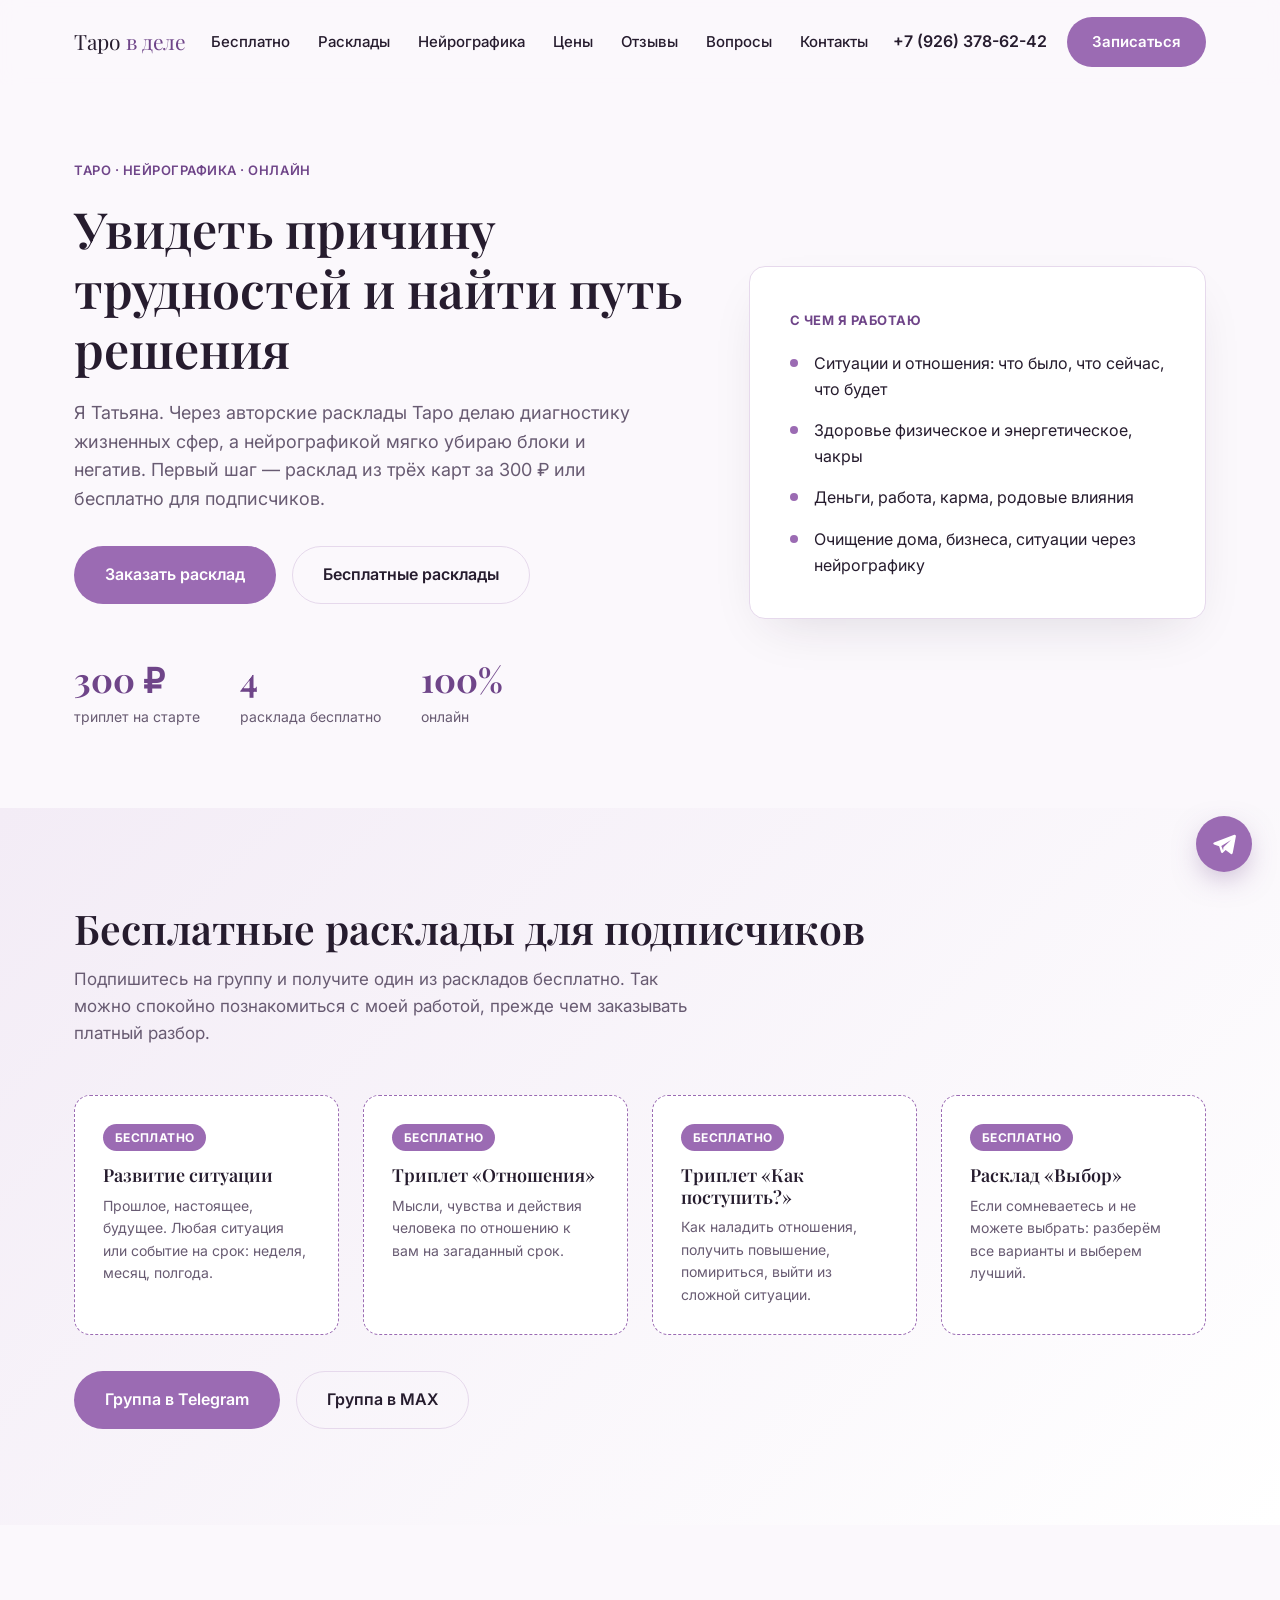
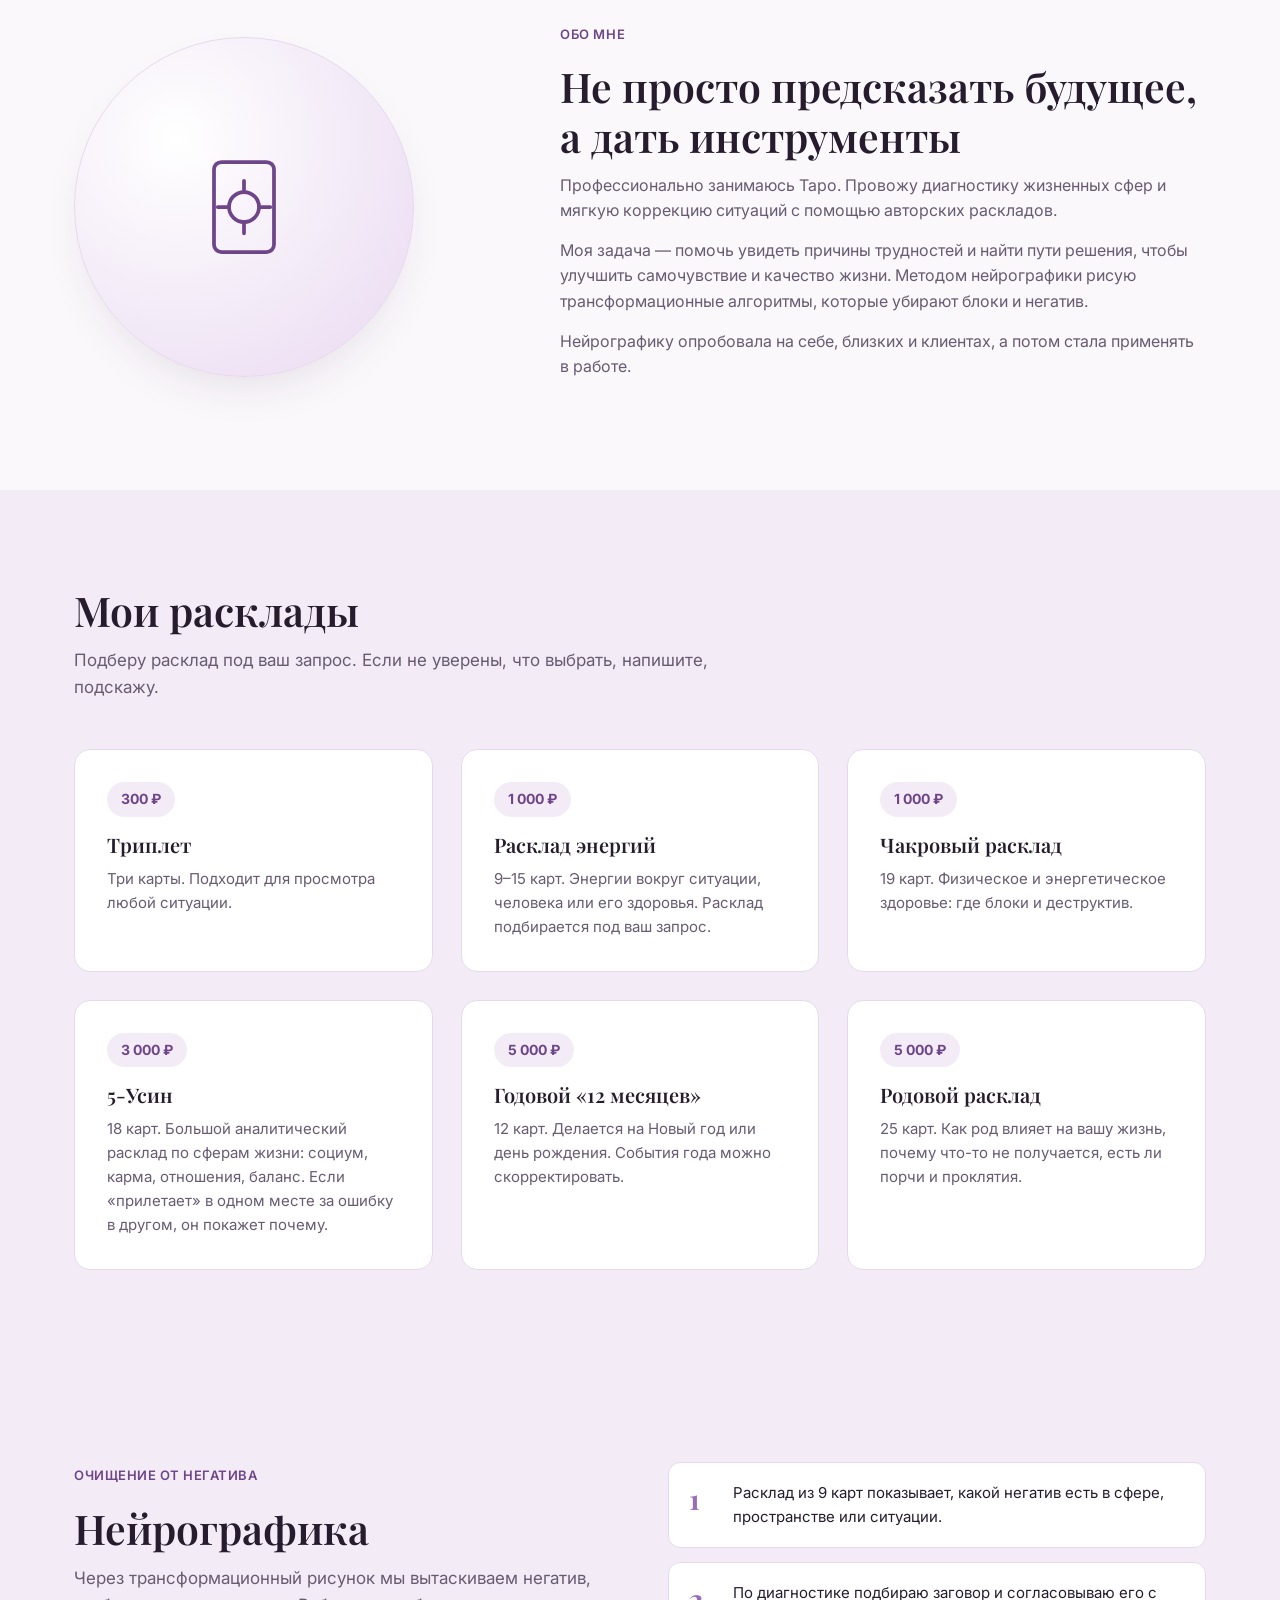
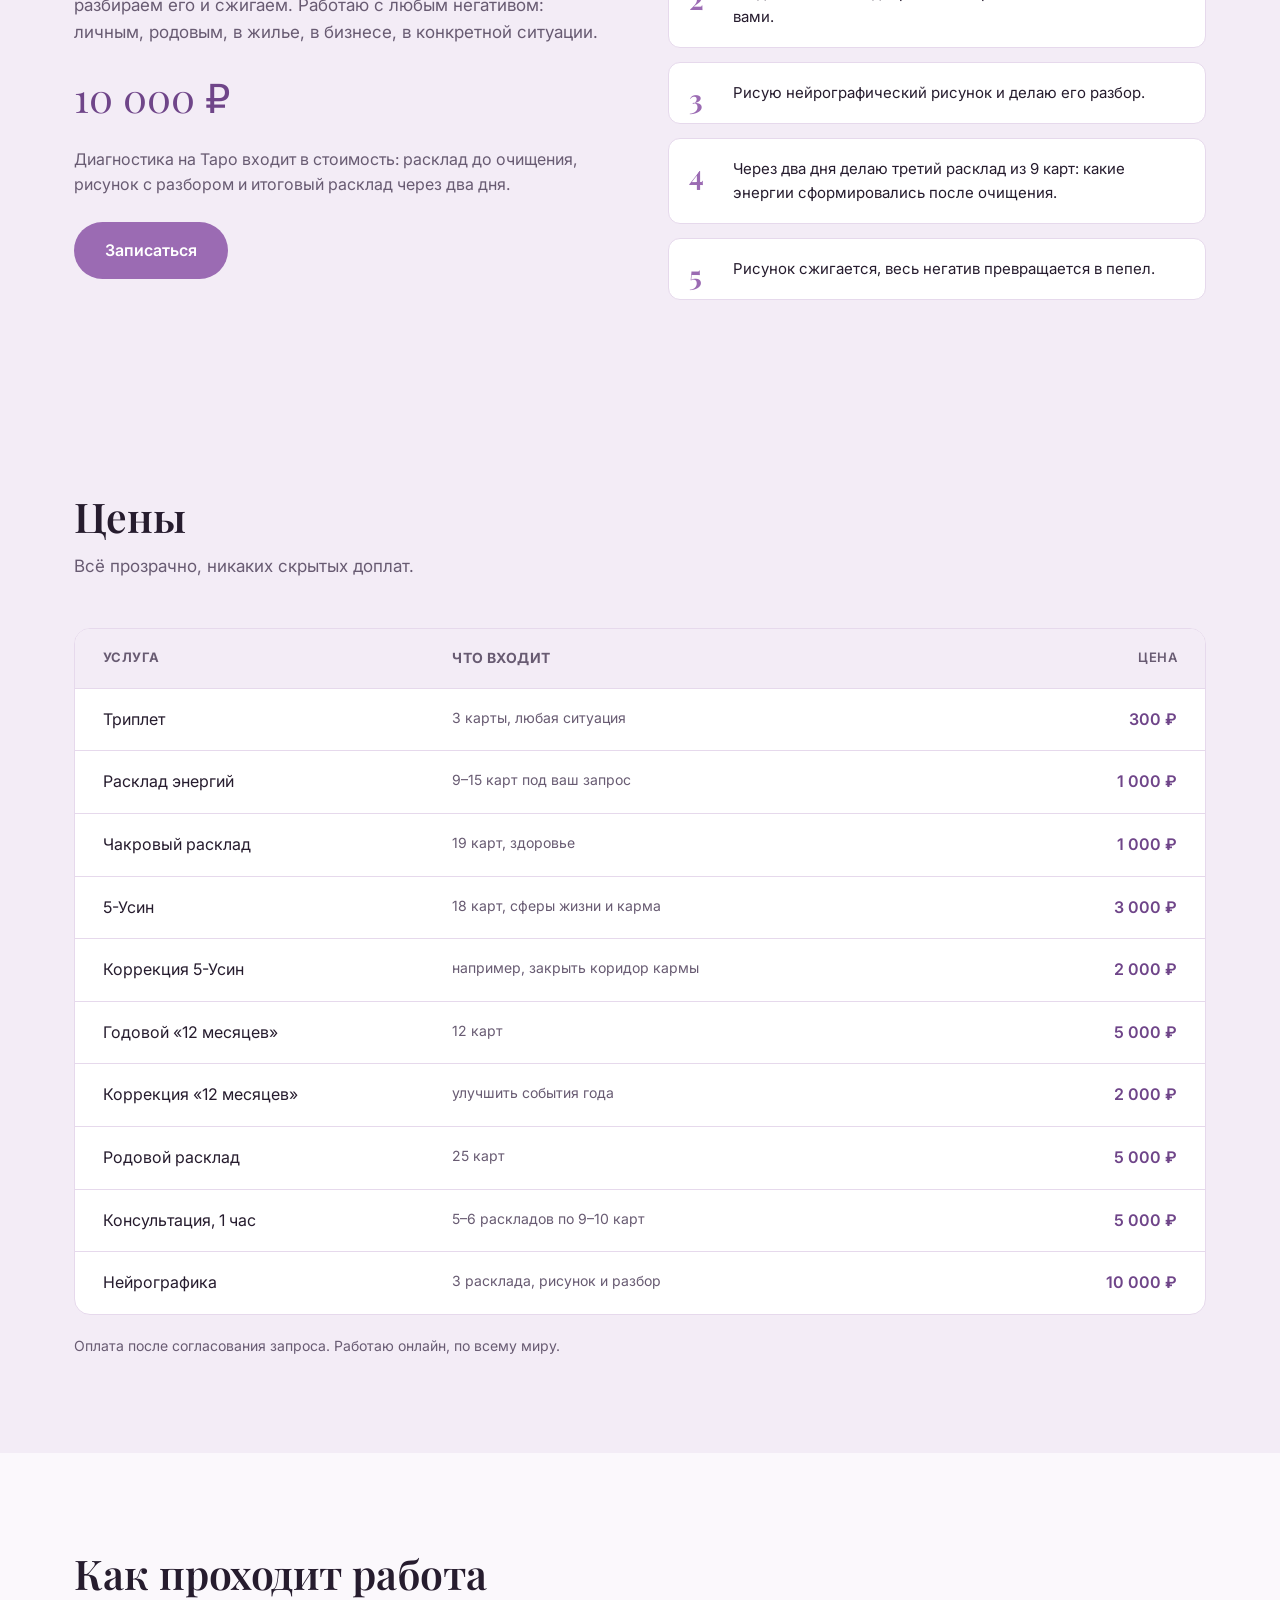
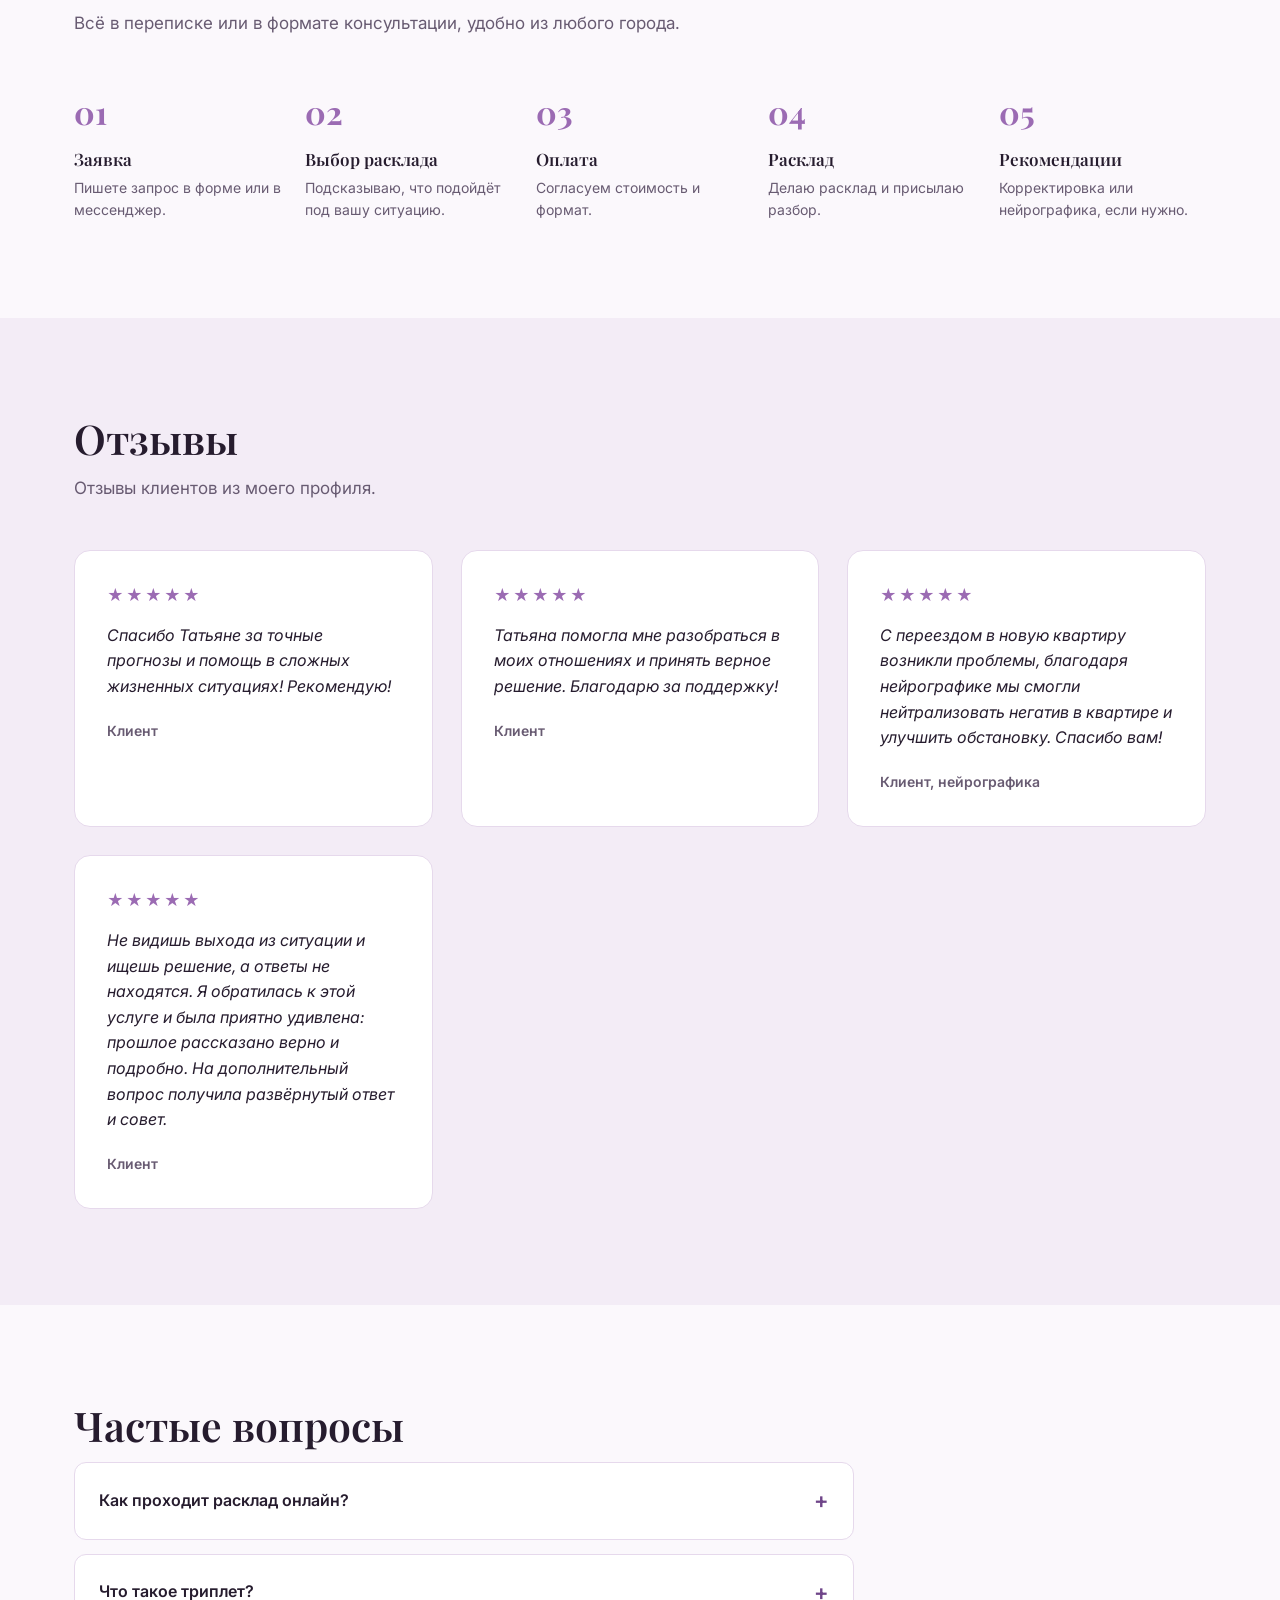
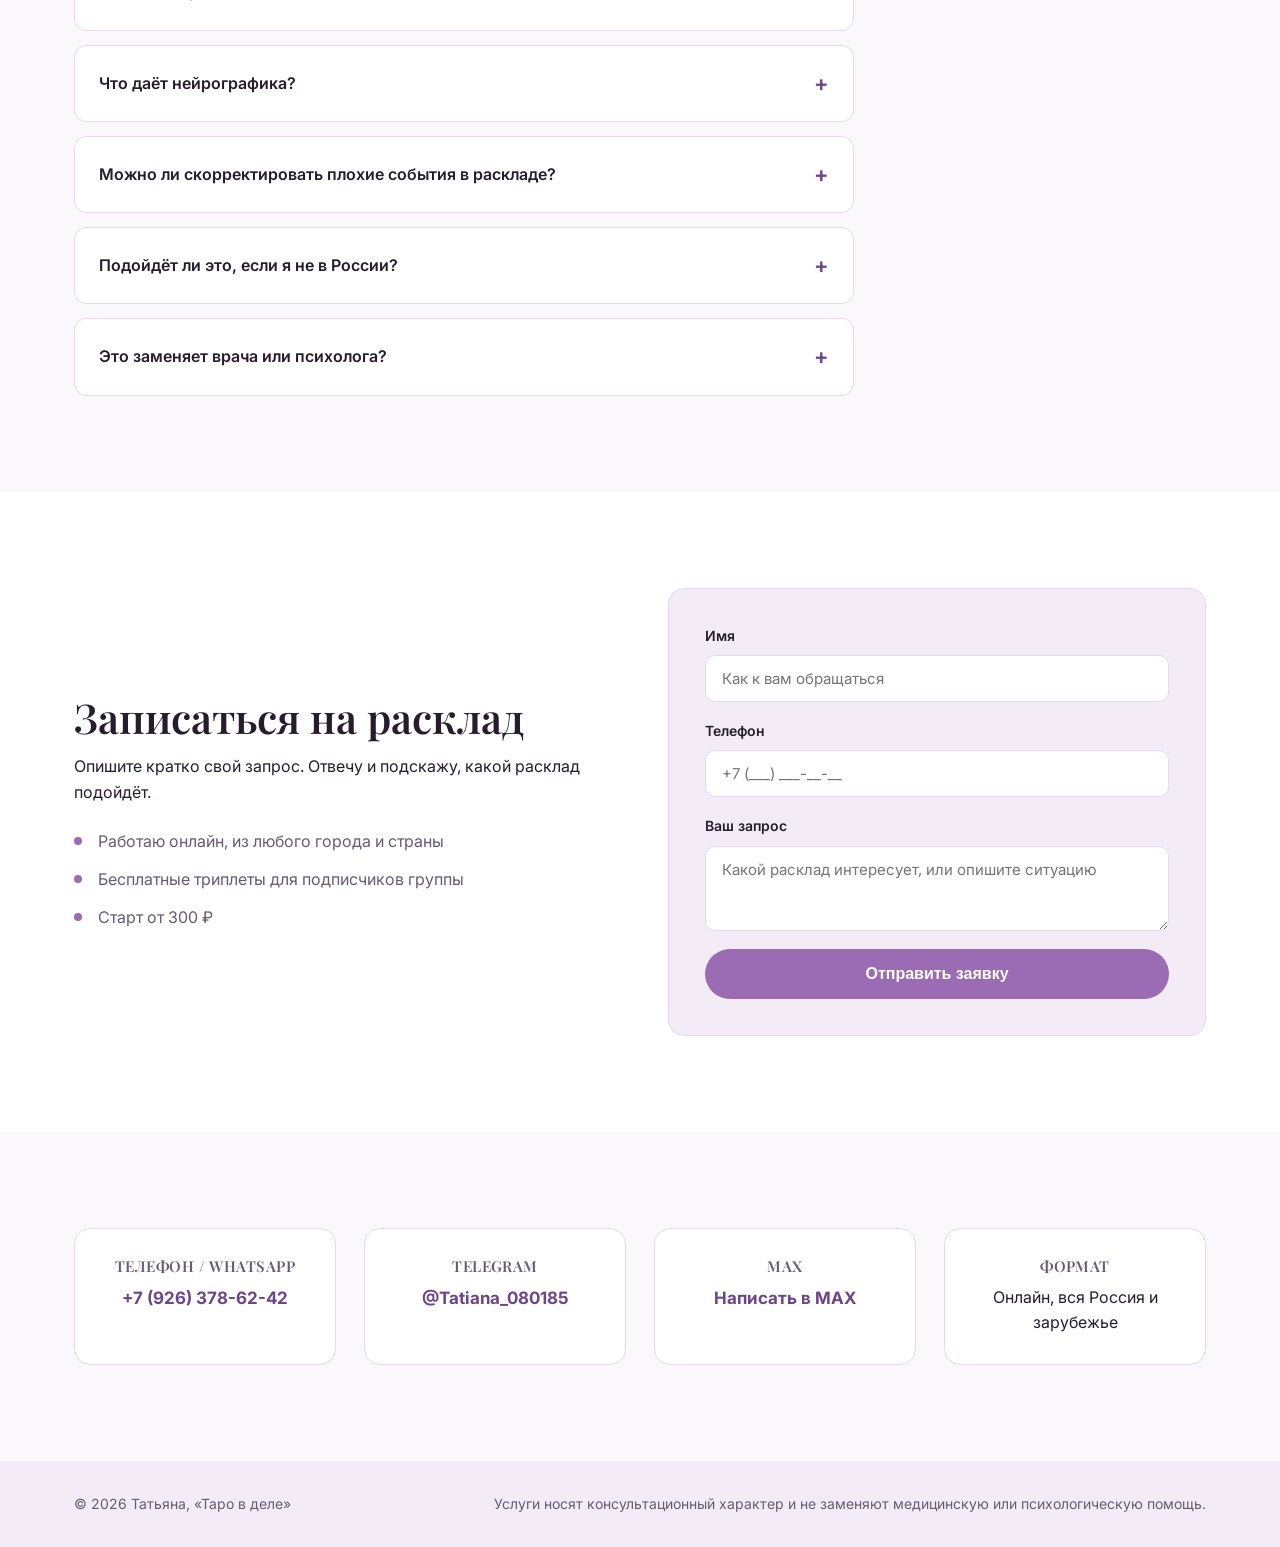
==== index.html @ b3e57d01 "init: landing for Taro v dele" ====
<!DOCTYPE html>
<html lang="ru">
<head>
<meta charset="UTF-8">
<meta name="viewport" content="width=device-width, initial-scale=1.0">
<title>Таро в деле — расклады Таро и очищение от негатива нейрографикой</title>
<meta name="description" content="Татьяна, «Таро в деле»: расклады от 300 ₽, диагностика жизненных сфер, очищение от негатива через нейрографику. Онлайн, бесплатные триплеты для подписчиков.">
<link rel="preconnect" href="https://fonts.googleapis.com">
<link rel="preconnect" href="https://fonts.gstatic.com" crossorigin>
<link href="https://fonts.googleapis.com/css2?family=Playfair+Display:wght@500;600;700;800&family=Inter:wght@400;500;600;700;800&display=swap" rel="stylesheet">
<link rel="stylesheet" href="styles.css">
</head>
<body>

<header class="header" id="header">
  <div class="container header__inner">
    <a href="#top" class="logo">Таро <span class="logo__suffix">в деле</span></a>
    <nav class="nav" id="nav">
      <a href="#free">Бесплатно</a>
      <a href="#services">Расклады</a>
      <a href="#neuro">Нейрографика</a>
      <a href="#pricing">Цены</a>
      <a href="#reviews">Отзывы</a>
      <a href="#faq">Вопросы</a>
      <a href="#contacts">Контакты</a>
    </nav>
    <div class="header__actions">
      <a href="tel:+79263786242" class="header__phone">+7 (926) 378-62-42</a>
      <a href="#form" class="btn btn--primary">Записаться</a>
      <button class="burger" id="burger" aria-label="Меню"><span></span><span></span><span></span></button>
    </div>
  </div>
</header>

<main id="top">

  <section class="hero">
    <div class="container hero__inner">
      <div class="hero__text">
        <span class="eyebrow">Таро · Нейрографика · Онлайн</span>
        <h1>Увидеть причину трудностей и найти путь решения</h1>
        <p class="hero__lead">Я Татьяна. Через авторские расклады Таро делаю диагностику жизненных сфер, а нейрографикой мягко убираю блоки и негатив. Первый шаг — расклад из трёх карт за 300 ₽ или бесплатно для подписчиков.</p>
        <div class="hero__cta">
          <a href="#form" class="btn btn--primary btn--lg">Заказать расклад</a>
          <a href="#free" class="btn btn--ghost btn--lg">Бесплатные расклады</a>
        </div>
        <div class="hero__stats">
          <div class="stat"><span class="stat__num">300 ₽</span><span class="stat__label">триплет на старте</span></div>
          <div class="stat"><span class="stat__num">4</span><span class="stat__label">расклада бесплатно</span></div>
          <div class="stat"><span class="stat__num">100%</span><span class="stat__label">онлайн</span></div>
        </div>
      </div>
      <aside class="hero__card">
        <div class="hero__card-inner">
          <span class="hero__card-tag">С чем я работаю</span>
          <ul class="hero__card-list">
            <li>Ситуации и отношения: что было, что сейчас, что будет</li>
            <li>Здоровье физическое и энергетическое, чакры</li>
            <li>Деньги, работа, карма, родовые влияния</li>
            <li>Очищение дома, бизнеса, ситуации через нейрографику</li>
          </ul>
        </div>
      </aside>
    </div>
  </section>

  <section class="free" id="free">
    <div class="container">
      <h2>Бесплатные расклады для подписчиков</h2>
      <p class="section-lead">Подпишитесь на группу и получите один из раскладов бесплатно. Так можно спокойно познакомиться с моей работой, прежде чем заказывать платный разбор.</p>
      <div class="free__grid">
        <div class="free__item"><span class="free__tag">БЕСПЛАТНО</span><h3>Развитие ситуации</h3><p>Прошлое, настоящее, будущее. Любая ситуация или событие на срок: неделя, месяц, полгода.</p></div>
        <div class="free__item"><span class="free__tag">БЕСПЛАТНО</span><h3>Триплет «Отношения»</h3><p>Мысли, чувства и действия человека по отношению к вам на загаданный срок.</p></div>
        <div class="free__item"><span class="free__tag">БЕСПЛАТНО</span><h3>Триплет «Как поступить?»</h3><p>Как наладить отношения, получить повышение, помириться, выйти из сложной ситуации.</p></div>
        <div class="free__item"><span class="free__tag">БЕСПЛАТНО</span><h3>Расклад «Выбор»</h3><p>Если сомневаетесь и не можете выбрать: разберём все варианты и выберем лучший.</p></div>
      </div>
      <div class="free__cta">
        <a href="https://t.me/+qhBXBZC2RHExN2My" target="_blank" rel="noopener" class="btn btn--primary btn--lg">Группа в Telegram</a>
        <a href="https://max.ru/join/zPoh7gqIVp8WQvo5C6gQzcefj3YPhUOmmr4An103lqY" target="_blank" rel="noopener" class="btn btn--ghost btn--lg">Группа в MAX</a>
      </div>
    </div>
  </section>

  <section class="about" id="about">
    <div class="container about__inner">
      <div class="about__badge">
        <svg width="120" height="120" viewBox="0 0 64 64" fill="none" stroke="currentColor" stroke-width="2" stroke-linecap="round" stroke-linejoin="round" aria-hidden="true"><rect x="16" y="8" width="32" height="48" rx="4"/><circle cx="32" cy="32" r="8"/><path d="M32 18v6M32 40v6M18 32h6M40 32h6"/></svg>
      </div>
      <div>
        <span class="eyebrow">Обо мне</span>
        <h2>Не просто предсказать будущее, а дать инструменты</h2>
        <p>Профессионально занимаюсь Таро. Провожу диагностику жизненных сфер и мягкую коррекцию ситуаций с помощью авторских раскладов.</p>
        <p>Моя задача — помочь увидеть причины трудностей и найти пути решения, чтобы улучшить самочувствие и качество жизни. Методом нейрографики рисую трансформационные алгоритмы, которые убирают блоки и негатив.</p>
        <p>Нейрографику опробовала на себе, близких и клиентах, а потом стала применять в работе.</p>
      </div>
    </div>
  </section>

  <section class="principles" id="services">
    <div class="container">
      <h2>Мои расклады</h2>
      <p class="section-lead">Подберу расклад под ваш запрос. Если не уверены, что выбрать, напишите, подскажу.</p>
      <div class="services__grid">
        <div class="service"><span class="service__price">300 ₽</span><h3>Триплет</h3><p>Три карты. Подходит для просмотра любой ситуации.</p></div>
        <div class="service"><span class="service__price">1 000 ₽</span><h3>Расклад энергий</h3><p>9–15 карт. Энергии вокруг ситуации, человека или его здоровья. Расклад подбирается под ваш запрос.</p></div>
        <div class="service"><span class="service__price">1 000 ₽</span><h3>Чакровый расклад</h3><p>19 карт. Физическое и энергетическое здоровье: где блоки и деструктив.</p></div>
        <div class="service"><span class="service__price">3 000 ₽</span><h3>5-Усин</h3><p>18 карт. Большой аналитический расклад по сферам жизни: социум, карма, отношения, баланс. Если «прилетает» в одном месте за ошибку в другом, он покажет почему.</p></div>
        <div class="service"><span class="service__price">5 000 ₽</span><h3>Годовой «12 месяцев»</h3><p>12 карт. Делается на Новый год или день рождения. События года можно скорректировать.</p></div>
        <div class="service"><span class="service__price">5 000 ₽</span><h3>Родовой расклад</h3><p>25 карт. Как род влияет на вашу жизнь, почему что-то не получается, есть ли порчи и проклятия.</p></div>
      </div>
    </div>
  </section>

  <section class="neuro" id="neuro">
    <div class="container neuro__inner">
      <div>
        <span class="eyebrow">Очищение от негатива</span>
        <h2>Нейрографика</h2>
        <p class="section-lead" style="margin-bottom:0">Через трансформационный рисунок мы вытаскиваем негатив, разбираем его и сжигаем. Работаю с любым негативом: личным, родовым, в жилье, в бизнесе, в конкретной ситуации.</p>
        <div class="neuro__price">10 000 ₽</div>
        <p style="color:var(--text-soft);margin-bottom:24px">Диагностика на Таро входит в стоимость: расклад до очищения, рисунок с разбором и итоговый расклад через два дня.</p>
        <a href="#form" class="btn btn--primary btn--lg">Записаться</a>
      </div>
      <ol class="neuro__steps">
        <li>Расклад из 9 карт показывает, какой негатив есть в сфере, пространстве или ситуации.</li>
        <li>По диагностике подбираю заговор и согласовываю его с вами.</li>
        <li>Рисую нейрографический рисунок и делаю его разбор.</li>
        <li>Через два дня делаю третий расклад из 9 карт: какие энергии сформировались после очищения.</li>
        <li>Рисунок сжигается, весь негатив превращается в пепел.</li>
      </ol>
    </div>
  </section>

  <section class="pricing" id="pricing">
    <div class="container">
      <h2>Цены</h2>
      <p class="section-lead">Всё прозрачно, никаких скрытых доплат.</p>
      <div class="pricing__table">
        <div class="pricing__row pricing__row--head"><span>Услуга</span><span>Что входит</span><span>Цена</span></div>
        <div class="pricing__row"><span>Триплет</span><span>3 карты, любая ситуация</span><span>300 ₽</span></div>
        <div class="pricing__row"><span>Расклад энергий</span><span>9–15 карт под ваш запрос</span><span>1 000 ₽</span></div>
        <div class="pricing__row"><span>Чакровый расклад</span><span>19 карт, здоровье</span><span>1 000 ₽</span></div>
        <div class="pricing__row"><span>5-Усин</span><span>18 карт, сферы жизни и карма</span><span>3 000 ₽</span></div>
        <div class="pricing__row"><span>Коррекция 5-Усин</span><span>например, закрыть коридор кармы</span><span>2 000 ₽</span></div>
        <div class="pricing__row"><span>Годовой «12 месяцев»</span><span>12 карт</span><span>5 000 ₽</span></div>
        <div class="pricing__row"><span>Коррекция «12 месяцев»</span><span>улучшить события года</span><span>2 000 ₽</span></div>
        <div class="pricing__row"><span>Родовой расклад</span><span>25 карт</span><span>5 000 ₽</span></div>
        <div class="pricing__row"><span>Консультация, 1 час</span><span>5–6 раскладов по 9–10 карт</span><span>5 000 ₽</span></div>
        <div class="pricing__row"><span>Нейрографика</span><span>3 расклада, рисунок и разбор</span><span>10 000 ₽</span></div>
      </div>
      <p class="pricing__note">Оплата после согласования запроса. Работаю онлайн, по всему миру.</p>
    </div>
  </section>

  <section class="process" id="process">
    <div class="container">
      <h2>Как проходит работа</h2>
      <p class="section-lead">Всё в переписке или в формате консультации, удобно из любого города.</p>
      <div class="process__grid">
        <div class="step"><span class="step__num">01</span><h3>Заявка</h3><p>Пишете запрос в форме или в мессенджер.</p></div>
        <div class="step"><span class="step__num">02</span><h3>Выбор расклада</h3><p>Подсказываю, что подойдёт под вашу ситуацию.</p></div>
        <div class="step"><span class="step__num">03</span><h3>Оплата</h3><p>Согласуем стоимость и формат.</p></div>
        <div class="step"><span class="step__num">04</span><h3>Расклад</h3><p>Делаю расклад и присылаю разбор.</p></div>
        <div class="step"><span class="step__num">05</span><h3>Рекомендации</h3><p>Корректировка или нейрографика, если нужно.</p></div>
      </div>
    </div>
  </section>

  <section class="reviews" id="reviews">
    <div class="container">
      <h2>Отзывы</h2>
      <p class="section-lead">Отзывы клиентов из моего профиля.</p>
      <div class="reviews__grid">
        <div class="review"><div class="review__rating">★★★★★</div><p>Спасибо Татьяне за точные прогнозы и помощь в сложных жизненных ситуациях! Рекомендую!</p><span class="review__author">Клиент</span></div>
        <div class="review"><div class="review__rating">★★★★★</div><p>Татьяна помогла мне разобраться в моих отношениях и принять верное решение. Благодарю за поддержку!</p><span class="review__author">Клиент</span></div>
        <div class="review"><div class="review__rating">★★★★★</div><p>С переездом в новую квартиру возникли проблемы, благодаря нейрографике мы смогли нейтрализовать негатив в квартире и улучшить обстановку. Спасибо вам!</p><span class="review__author">Клиент, нейрографика</span></div>
        <div class="review"><div class="review__rating">★★★★★</div><p>Не видишь выхода из ситуации и ищешь решение, а ответы не находятся. Я обратилась к этой услуге и была приятно удивлена: прошлое рассказано верно и подробно. На дополнительный вопрос получила развёрнутый ответ и совет.</p><span class="review__author">Клиент</span></div>
      </div>
    </div>
  </section>

  <section class="faq" id="faq">
    <div class="container">
      <h2>Частые вопросы</h2>
      <div class="faq__list">
        <details class="faq__item"><summary>Как проходит расклад онлайн?</summary><p>Вы присылаете запрос, я делаю расклад и отправляю разбор. Консультация на час проходит по договорённости в звонке или переписке.</p></details>
        <details class="faq__item"><summary>Что такое триплет?</summary><p>Расклад из трёх карт. Подходит, чтобы посмотреть любую ситуацию: что было, что сейчас, что будет. Для подписчиков группы несколько триплетов бесплатны.</p></details>
        <details class="faq__item"><summary>Что даёт нейрографика?</summary><p>Через рисунок мы выводим негатив наружу, разбираем его и сжигаем. Метод подходит для личного и родового негатива, жилья, бизнеса, отдельной ситуации. Результат у каждого свой, я не даю гарантий и не заменяю врача.</p></details>
        <details class="faq__item"><summary>Можно ли скорректировать плохие события в раскладе?</summary><p>Да. Корректировка есть для 5-Усин, Кельтского креста и годового расклада. Она помогает улучшить события, но не заменяет очищение от негатива.</p></details>
        <details class="faq__item"><summary>Подойдёт ли это, если я не в России?</summary><p>Да, я работаю полностью онлайн. Расклады и нейрографику можно заказать из любой страны.</p></details>
        <details class="faq__item"><summary>Это заменяет врача или психолога?</summary><p>Нет. Услуги носят консультационный характер. При проблемах со здоровьем обязательно обращайтесь к врачу.</p></details>
      </div>
    </div>
  </section>

  <section class="form-section" id="form">
    <div class="container form-section__inner">
      <div class="form-section__text">
        <h2>Записаться на расклад</h2>
        <p>Опишите кратко свой запрос. Отвечу и подскажу, какой расклад подойдёт.</p>
        <ul class="form-section__list">
          <li>Работаю онлайн, из любого города и страны</li>
          <li>Бесплатные триплеты для подписчиков группы</li>
          <li>Старт от 300 ₽</li>
        </ul>
      </div>
      <form class="form" id="leadForm">
        <input type="text" name="_gotcha" style="display:none" tabindex="-1" autocomplete="off">
        <label>Имя<input type="text" name="name" required placeholder="Как к вам обращаться"></label>
        <label>Телефон<input type="tel" name="phone" required placeholder="+7 (___) ___-__-__"></label>
        <label>Ваш запрос<textarea name="comment" rows="3" placeholder="Какой расклад интересует, или опишите ситуацию"></textarea></label>
        <button type="submit" class="btn btn--primary btn--lg">Отправить заявку</button>
      </form>
    </div>
  </section>

  <section class="contacts" id="contacts">
    <div class="container contacts__inner">
      <div class="contact-card"><h3>Телефон / WhatsApp</h3><a href="tel:+79263786242">+7 (926) 378-62-42</a></div>
      <div class="contact-card"><h3>Telegram</h3><a href="https://t.me/Tatiana_080185" target="_blank" rel="noopener">@Tatiana_080185</a></div>
      <div class="contact-card"><h3>MAX</h3><a href="https://max.ru/u/_uFnOvdlxdMLTud1w" target="_blank" rel="noopener">Написать в MAX</a></div>
      <div class="contact-card"><h3>Формат</h3><p>Онлайн, вся Россия и зарубежье</p></div>
    </div>
  </section>

</main>

<footer class="footer">
  <div class="container footer__inner">
    <span>© <span id="year"></span> Татьяна, «Таро в деле»</span>
    <span class="footer__note">Услуги носят консультационный характер и не заменяют медицинскую или психологическую помощь.</span>
  </div>
</footer>

<a href="https://t.me/Tatiana_080185" target="_blank" rel="noopener" class="fab" aria-label="Написать в Telegram">
  <svg width="26" height="26" viewBox="0 0 24 24" fill="currentColor" aria-hidden="true"><path d="M21.5 3.5 2.8 10.7c-.9.3-.9 1.5 0 1.8l4.7 1.5 1.8 5.6c.2.7 1.1.9 1.6.4l2.6-2.4 4.9 3.6c.6.4 1.4.1 1.6-.6L23 4.9c.2-.9-.7-1.7-1.5-1.4zM9.5 13.8l9-5.6-7 6.7-.3 3.1-1.7-4.2z"/></svg>
</a>

<script src="script.js"></script>
</body>
</html>
---- styles.css ----
:root {
  --bg: #fbf8fc;
  --bg-alt: #f3ecf6;
  --surface: #ffffff;
  --text: #261c2e;
  --text-soft: #685b72;
  --accent: #9b6bb3;
  --accent-dark: #6f4589;
  --border: #e6d9ec;
  --shadow: 0 20px 50px -20px rgba(38, 28, 46, 0.15);
  --radius: 16px;
  --font-head: 'Playfair Display', serif;
  --font-body: 'Inter', sans-serif;
}

* { box-sizing: border-box; margin: 0; padding: 0; }

html { scroll-behavior: smooth; }

body {
  font-family: var(--font-body);
  background: var(--bg);
  color: var(--text);
  line-height: 1.6;
}

.container {
  max-width: 1180px;
  margin: 0 auto;
  padding: 0 24px;
}

h1, h2, h3 { font-family: var(--font-head); font-weight: 600; line-height: 1.2; }

h2 { font-size: clamp(28px, 3.2vw, 42px); margin-bottom: 12px; }

.section-lead { color: var(--text-soft); max-width: 640px; margin-bottom: 48px; font-size: 17px; }

section { padding: 96px 0; }

/* ===== HEADER ===== */
.header {
  position: sticky; top: 0; z-index: 100;
  background: rgba(251, 248, 252, 0.88);
  backdrop-filter: blur(10px);
  border-bottom: 1px solid transparent;
  transition: border-color .2s, box-shadow .2s;
}
.header.scrolled { border-color: var(--border); box-shadow: 0 4px 20px -10px rgba(0,0,0,.08); }
.header__inner {
  display: flex; align-items: center; justify-content: space-between;
  height: 84px; gap: 24px; min-width: 0;
}
.logo { flex-shrink: 0; font-family: var(--font-head); font-size: 21px; color: var(--text); text-decoration: none; white-space: nowrap; }
.logo__suffix { color: var(--accent-dark); }
.nav { display: flex; gap: 28px; }
.nav a { color: var(--text); text-decoration: none; font-size: 15px; font-weight: 500; white-space: nowrap; transition: color .15s; }
.nav a:hover { color: var(--accent-dark); }
.header__actions { display: flex; align-items: center; gap: 20px; flex-shrink: 0; }
.header__phone { color: var(--text); text-decoration: none; font-weight: 600; white-space: nowrap; }
.burger { display: none; flex-direction: column; gap: 5px; background: none; border: none; cursor: pointer; padding: 8px; }
.burger span { width: 22px; height: 2px; background: var(--text); display: block; transition: .2s; }
.burger.is-open span:nth-child(1) { transform: translateY(7px) rotate(45deg); }
.burger.is-open span:nth-child(2) { opacity: 0; }
.burger.is-open span:nth-child(3) { transform: translateY(-7px) rotate(-45deg); }

/* ===== BUTTONS ===== */
.btn {
  display: inline-flex; align-items: center; justify-content: center;
  padding: 12px 24px; border-radius: 999px; font-weight: 600; font-size: 15px;
  text-decoration: none; cursor: pointer; border: 1px solid transparent; transition: all .2s;
  white-space: nowrap;
}
.btn--primary { background: var(--accent); color: #fff; }
.btn--primary:hover { background: var(--accent-dark); }
.btn--ghost { border-color: var(--border); color: var(--text); background: transparent; }
.btn--ghost:hover { border-color: var(--accent); color: var(--accent-dark); }
.btn--lg { padding: 15px 30px; font-size: 16px; }

/* ===== HERO ===== */
.hero { padding-top: 72px; padding-bottom: 80px; }
.hero__inner { display: grid; grid-template-columns: 1.15fr .85fr; gap: 56px; align-items: center; }
.eyebrow { display: inline-block; color: var(--accent-dark); font-weight: 600; letter-spacing: .04em; text-transform: uppercase; font-size: 13px; margin-bottom: 18px; }
.hero h1 { font-size: clamp(32px, 4vw, 50px); margin-bottom: 20px; }
.hero__lead { font-size: 18px; color: var(--text-soft); margin-bottom: 32px; max-width: 560px; }
.hero__cta { display: flex; gap: 16px; flex-wrap: wrap; margin-bottom: 48px; }
.hero__stats { display: flex; gap: 40px; }
.stat { display: flex; flex-direction: column; }
.stat__num { font-family: var(--font-head); font-size: 34px; font-weight: 700; color: var(--accent-dark); }
.stat__label { font-size: 14px; color: var(--text-soft); }
.hero__card { background: var(--surface); border-radius: var(--radius); box-shadow: var(--shadow); border: 1px solid var(--border); }
.hero__card-inner { padding: 40px; }
.hero__card-tag { display: inline-block; font-size: 13px; font-weight: 700; color: var(--accent-dark); text-transform: uppercase; letter-spacing: .04em; margin-bottom: 20px; }
.hero__card-list { list-style: none; display: flex; flex-direction: column; gap: 16px; }
.hero__card-list li { position: relative; padding-left: 24px; color: var(--text); }
.hero__card-list li::before { content: ''; position: absolute; left: 0; top: 8px; width: 8px; height: 8px; border-radius: 50%; background: var(--accent); }

/* ===== PRINCIPLES ===== */
.principles { background: var(--bg-alt); }
.principles__grid { display: grid; grid-template-columns: repeat(3, 1fr); gap: 28px; }
.principle { background: var(--surface); border-radius: var(--radius); padding: 32px; border: 1px solid var(--border); }
.principle__icon { color: var(--accent-dark); margin-bottom: 18px; }
.principle h3 { font-size: 19px; margin-bottom: 10px; }
.principle p { color: var(--text-soft); font-size: 15px; }

/* ===== SERVICES ===== */
.services__grid { display: grid; grid-template-columns: repeat(3, 1fr); gap: 28px; }
.service { background: var(--surface); border-radius: var(--radius); padding: 32px; border: 1px solid var(--border); transition: transform .2s, box-shadow .2s; }
.service:hover { transform: translateY(-4px); box-shadow: var(--shadow); }
.service__price { display: inline-block; background: var(--bg-alt); color: var(--accent-dark); font-weight: 700; font-size: 14px; padding: 6px 14px; border-radius: 999px; margin-bottom: 16px; }
.service h3 { font-size: 20px; margin-bottom: 10px; }
.service p { color: var(--text-soft); font-size: 15px; }

/* ===== PRICING ===== */
.pricing { background: var(--bg-alt); }
.pricing__table { background: var(--surface); border-radius: var(--radius); border: 1px solid var(--border); overflow: hidden; }
.pricing__row { display: grid; grid-template-columns: 2fr 1.2fr 1fr; padding: 18px 28px; border-bottom: 1px solid var(--border); }
.pricing__row:last-child { border-bottom: none; }
.pricing__row--head { background: var(--bg-alt); font-weight: 700; font-size: 13px; text-transform: uppercase; letter-spacing: .03em; color: var(--text-soft); }
.pricing__row span:last-child { text-align: right; font-weight: 600; color: var(--accent-dark); }
.pricing__row--head span:last-child { color: var(--text-soft); }
.pricing__note { margin-top: 20px; color: var(--text-soft); font-size: 14px; }

/* ===== PROCESS ===== */
.process__grid { display: grid; grid-template-columns: repeat(5, 1fr); gap: 24px; }
.step { text-align: left; }
.step__num { display: block; font-family: var(--font-head); font-size: 32px; color: var(--accent); font-weight: 700; margin-bottom: 12px; }
.step h3 { font-size: 17px; margin-bottom: 8px; }
.step p { color: var(--text-soft); font-size: 14px; }

/* ===== REVIEWS ===== */
.reviews { background: var(--bg-alt); }
.reviews__grid { display: grid; grid-template-columns: repeat(3, 1fr); gap: 28px; }
.review { background: var(--surface); border-radius: var(--radius); padding: 32px; border: 1px solid var(--border); }
.review__rating { color: var(--accent); margin-bottom: 14px; letter-spacing: 2px; }
.review p { margin-bottom: 18px; font-style: italic; }
.review__author { color: var(--text-soft); font-size: 14px; font-weight: 600; }

/* ===== FAQ ===== */
.faq__list { display: flex; flex-direction: column; gap: 14px; max-width: 780px; }
.faq__item { background: var(--surface); border: 1px solid var(--border); border-radius: 12px; padding: 20px 24px; }
.faq__item summary { cursor: pointer; font-weight: 600; list-style: none; display: flex; justify-content: space-between; align-items: center; }
.faq__item summary::-webkit-details-marker { display: none; }
.faq__item summary::after { content: '+'; font-size: 22px; color: var(--accent-dark); }
.faq__item[open] summary::after { content: '−'; }
.faq__item p { margin-top: 14px; color: var(--text-soft); }

/* ===== FORM ===== */
.form-section { background: var(--surface); }
.form-section__inner { display: grid; grid-template-columns: 1fr 1fr; gap: 56px; align-items: center; }
.form-section__list { list-style: none; margin-top: 24px; display: flex; flex-direction: column; gap: 12px; }
.form-section__list li { position: relative; padding-left: 24px; color: var(--text-soft); }
.form-section__list li::before { content: ''; position: absolute; left: 0; top: 8px; width: 8px; height: 8px; border-radius: 50%; background: var(--accent); }
.form { display: flex; flex-direction: column; gap: 18px; background: var(--bg-alt); padding: 36px; border-radius: var(--radius); border: 1px solid var(--border); }
.form label { display: flex; flex-direction: column; gap: 8px; font-size: 14px; font-weight: 600; color: var(--text); }
.form input, .form textarea {
  font-family: var(--font-body); padding: 13px 16px; border-radius: 10px; border: 1px solid var(--border);
  background: var(--surface); font-size: 15px; color: var(--text); resize: vertical;
}
.form input:focus, .form textarea:focus { outline: none; border-color: var(--accent); }

/* ===== CONTACTS ===== */
.contacts__inner { display: grid; grid-template-columns: repeat(4, 1fr); gap: 28px; }
.contact-card { background: var(--surface); border: 1px solid var(--border); border-radius: var(--radius); padding: 28px; text-align: center; }
.contact-card h3 { font-size: 15px; text-transform: uppercase; letter-spacing: .03em; color: var(--text-soft); margin-bottom: 10px; }
.contact-card a { color: var(--accent-dark); text-decoration: none; font-weight: 700; font-size: 17px; }

/* ===== FOOTER ===== */
.footer { background: var(--bg-alt); padding: 32px 0; }
.footer__inner { display: flex; justify-content: space-between; flex-wrap: wrap; gap: 12px; font-size: 14px; color: var(--text-soft); }

/* ===== FAB ===== */
.fab {
  position: fixed; bottom: 28px; right: 28px; width: 56px; height: 56px; border-radius: 50%;
  background: var(--accent); color: #fff; display: flex; align-items: center; justify-content: center;
  box-shadow: 0 10px 30px -8px rgba(111, 69, 137, .5); z-index: 90; transition: transform .2s;
}
.fab:hover { transform: scale(1.08); }

/* ===== REVEAL ===== */
.reveal { opacity: 0; transform: translateY(24px); transition: opacity .6s ease, transform .6s ease; }
.reveal.is-visible { opacity: 1; transform: translateY(0); }

/* ===== BREAKPOINTS ===== */
@media (max-width: 1180px) {
  .nav { gap: 18px; }
  .nav a { font-size: 14px; }
}
@media (max-width: 1100px) {
  .nav { position: fixed; top: 84px; left: 0; right: 0; background: var(--surface); flex-direction: column;
    padding: 24px; gap: 18px; border-bottom: 1px solid var(--border); transform: translateY(-130%); transition: transform .25s; }
  .nav.is-open { transform: translateY(0); }
  .burger { display: flex; }
}
@media (max-width: 900px) {
  .hero__inner { grid-template-columns: 1fr; }
  .principles__grid, .services__grid, .reviews__grid { grid-template-columns: repeat(2, 1fr); }
  .process__grid { grid-template-columns: repeat(2, 1fr); }
  .form-section__inner { grid-template-columns: 1fr; }
  .contacts__inner { grid-template-columns: repeat(2, 1fr); }
  .pricing__row { grid-template-columns: 1.6fr 1fr 1fr; font-size: 14px; }
}
@media (max-width: 560px) {
  .header__phone { display: none; }
  .principles__grid, .services__grid, .reviews__grid, .process__grid { grid-template-columns: 1fr; }
  section { padding: 64px 0; }
}
@media (max-width: 380px) {
  .logo__suffix { display: none; }
}

/* ===== EXTRA ===== */
.free { background: linear-gradient(135deg, #f3ecf6, #fff); }
.free__grid { display: grid; grid-template-columns: repeat(4, 1fr); gap: 24px; }
.free__item { background: var(--surface); border: 1px dashed var(--accent); border-radius: var(--radius); padding: 28px; }
.free__item h3 { font-size: 18px; margin-bottom: 8px; }
.free__item p { color: var(--text-soft); font-size: 14px; }
.free__tag { display: inline-block; background: var(--accent); color: #fff; font-size: 12px; font-weight: 700; padding: 4px 12px; border-radius: 999px; margin-bottom: 14px; letter-spacing: .03em; }
.free__cta { margin-top: 36px; display: flex; gap: 16px; flex-wrap: wrap; }
.pricing__row--note { grid-template-columns: 1fr; color: var(--text-soft); font-size: 14px; }
.pricing__row { grid-template-columns: 1.6fr 2.4fr 1fr; gap: 16px; }
.pricing__row span:nth-child(2) { color: var(--text-soft); font-size: 14px; }
.neuro { background: var(--bg-alt); }
.neuro__inner { display: grid; grid-template-columns: 1fr 1fr; gap: 56px; align-items: start; }
.neuro__price { font-family: var(--font-head); font-size: 40px; color: var(--accent-dark); margin: 18px 0; }
.neuro__steps { list-style: none; counter-reset: n; display: flex; flex-direction: column; gap: 14px; }
.neuro__steps li { counter-increment: n; position: relative; padding: 18px 20px 18px 64px; background: var(--surface); border: 1px solid var(--border); border-radius: 12px; font-size: 15px; }
.neuro__steps li::before { content: counter(n); position: absolute; left: 20px; top: 14px; font-family: var(--font-head); font-size: 28px; color: var(--accent); font-weight: 700; }
.about__inner { display: grid; grid-template-columns: .8fr 1.2fr; gap: 56px; align-items: center; }
.about__badge { aspect-ratio: 1; max-width: 340px; border-radius: 50%; background: radial-gradient(circle at 30% 30%, #fff, #e9d9f1); border: 1px solid var(--border); display: flex; align-items: center; justify-content: center; color: var(--accent-dark); box-shadow: var(--shadow); }
.about p { color: var(--text-soft); margin-bottom: 14px; }
@media (max-width: 900px) {
  .free__grid { grid-template-columns: repeat(2, 1fr); }
  .neuro__inner, .about__inner { grid-template-columns: 1fr; }
  .about__badge { max-width: 220px; }
  .pricing__row { grid-template-columns: 1fr auto; }
  .pricing__row span:nth-child(2) { display: none; }
}
@media (max-width: 560px) { .free__grid { grid-template-columns: 1fr; } }
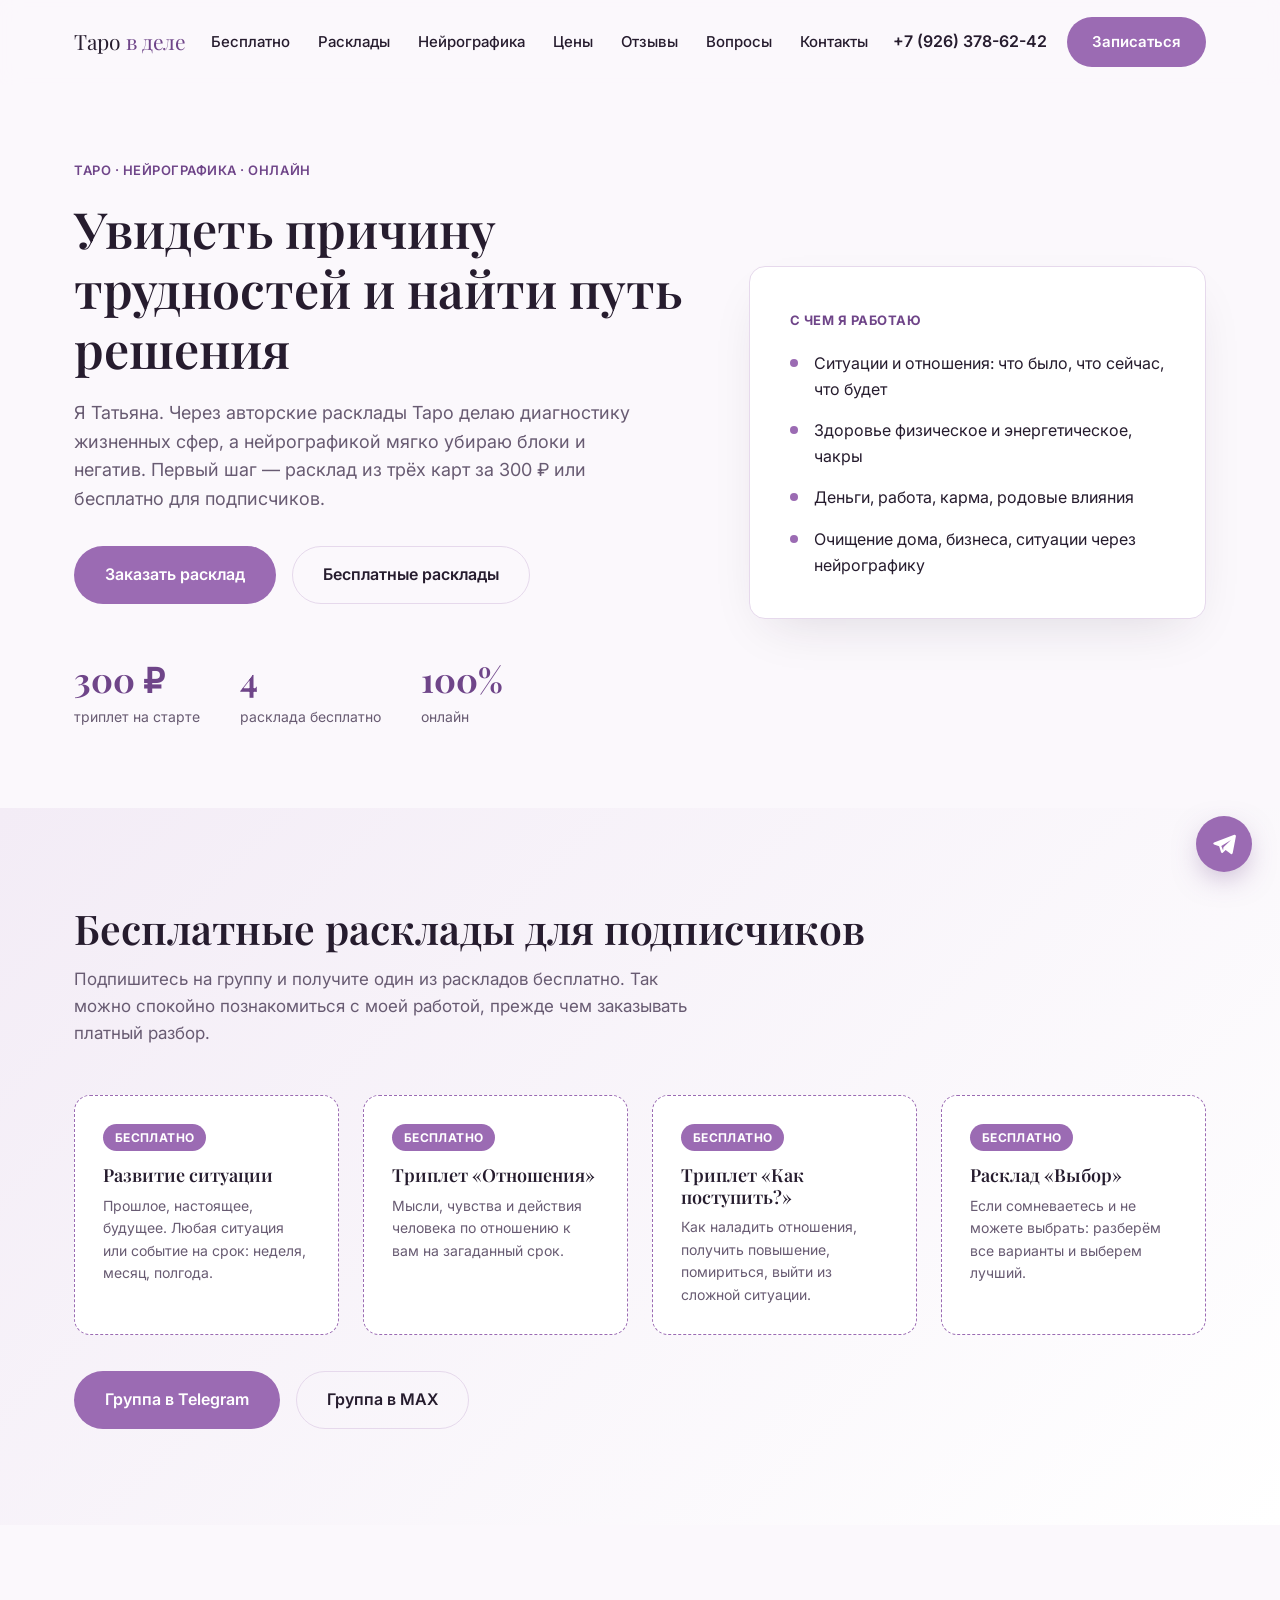
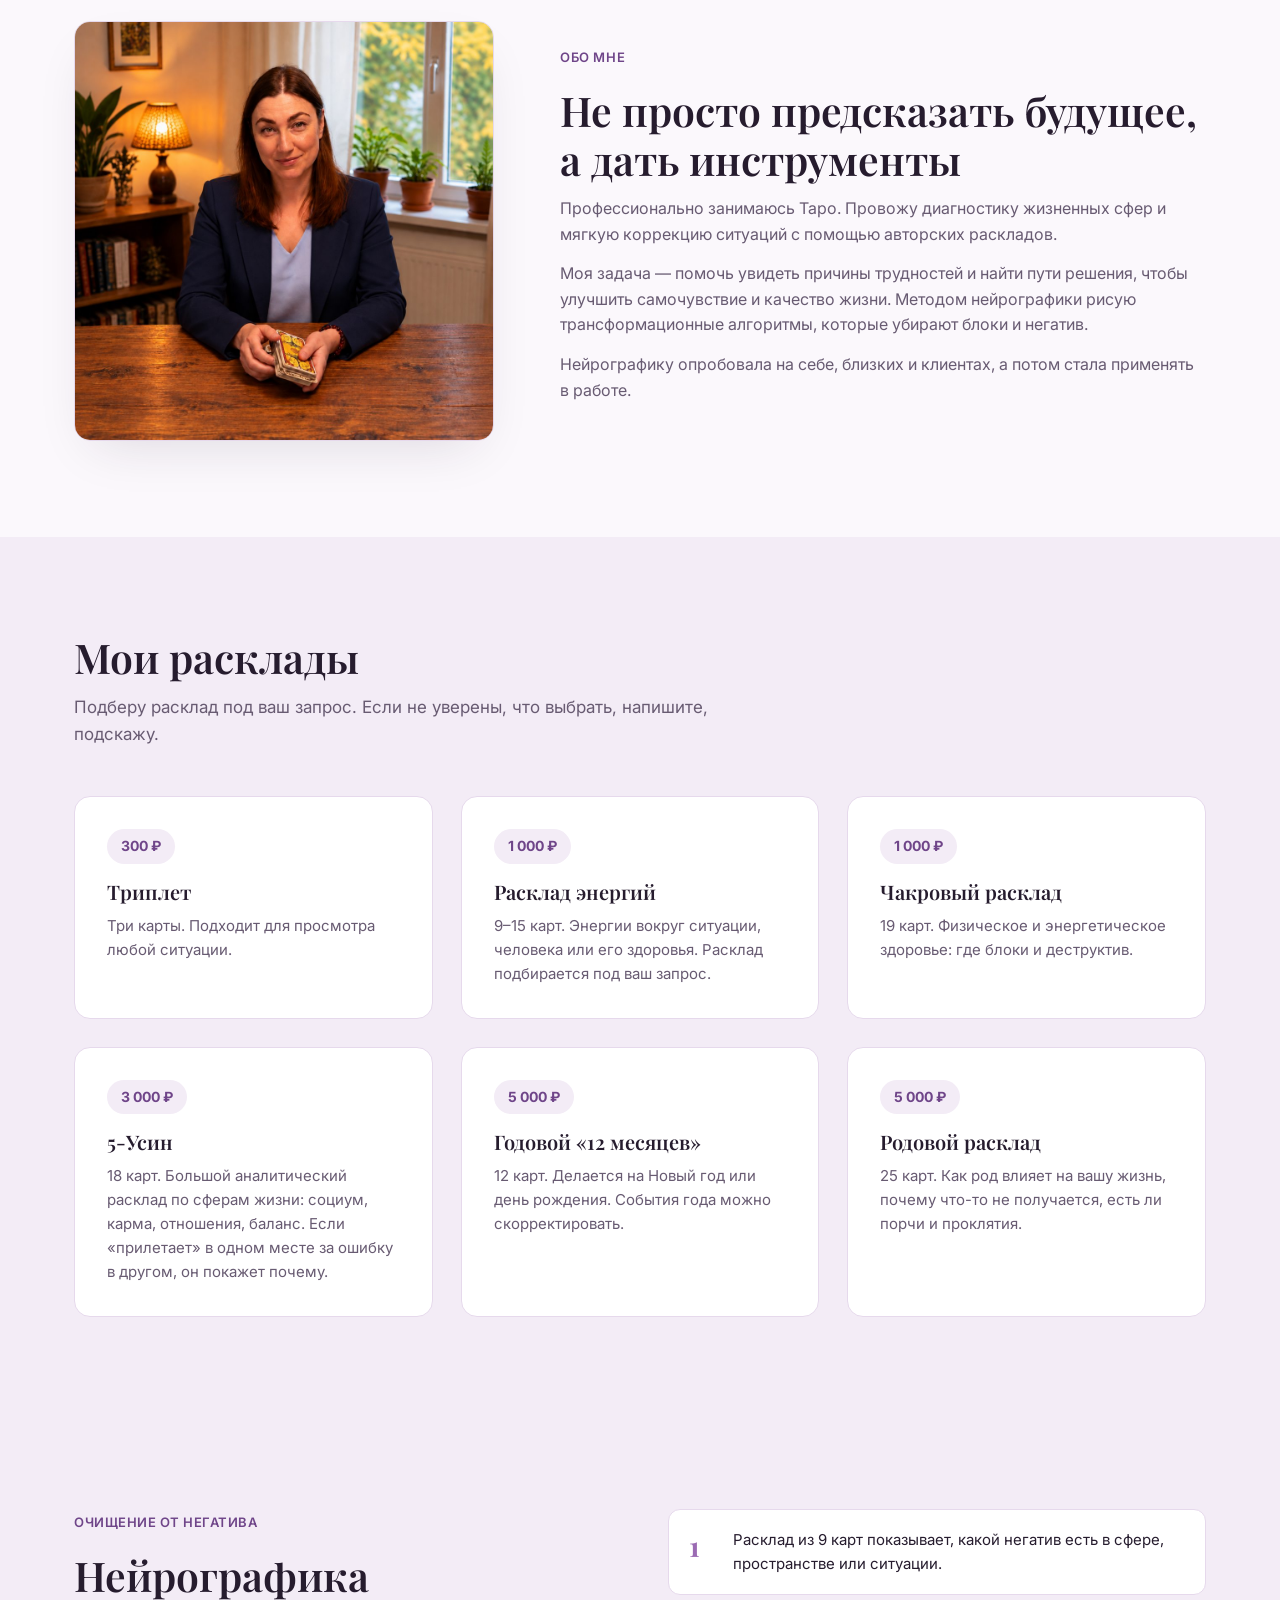
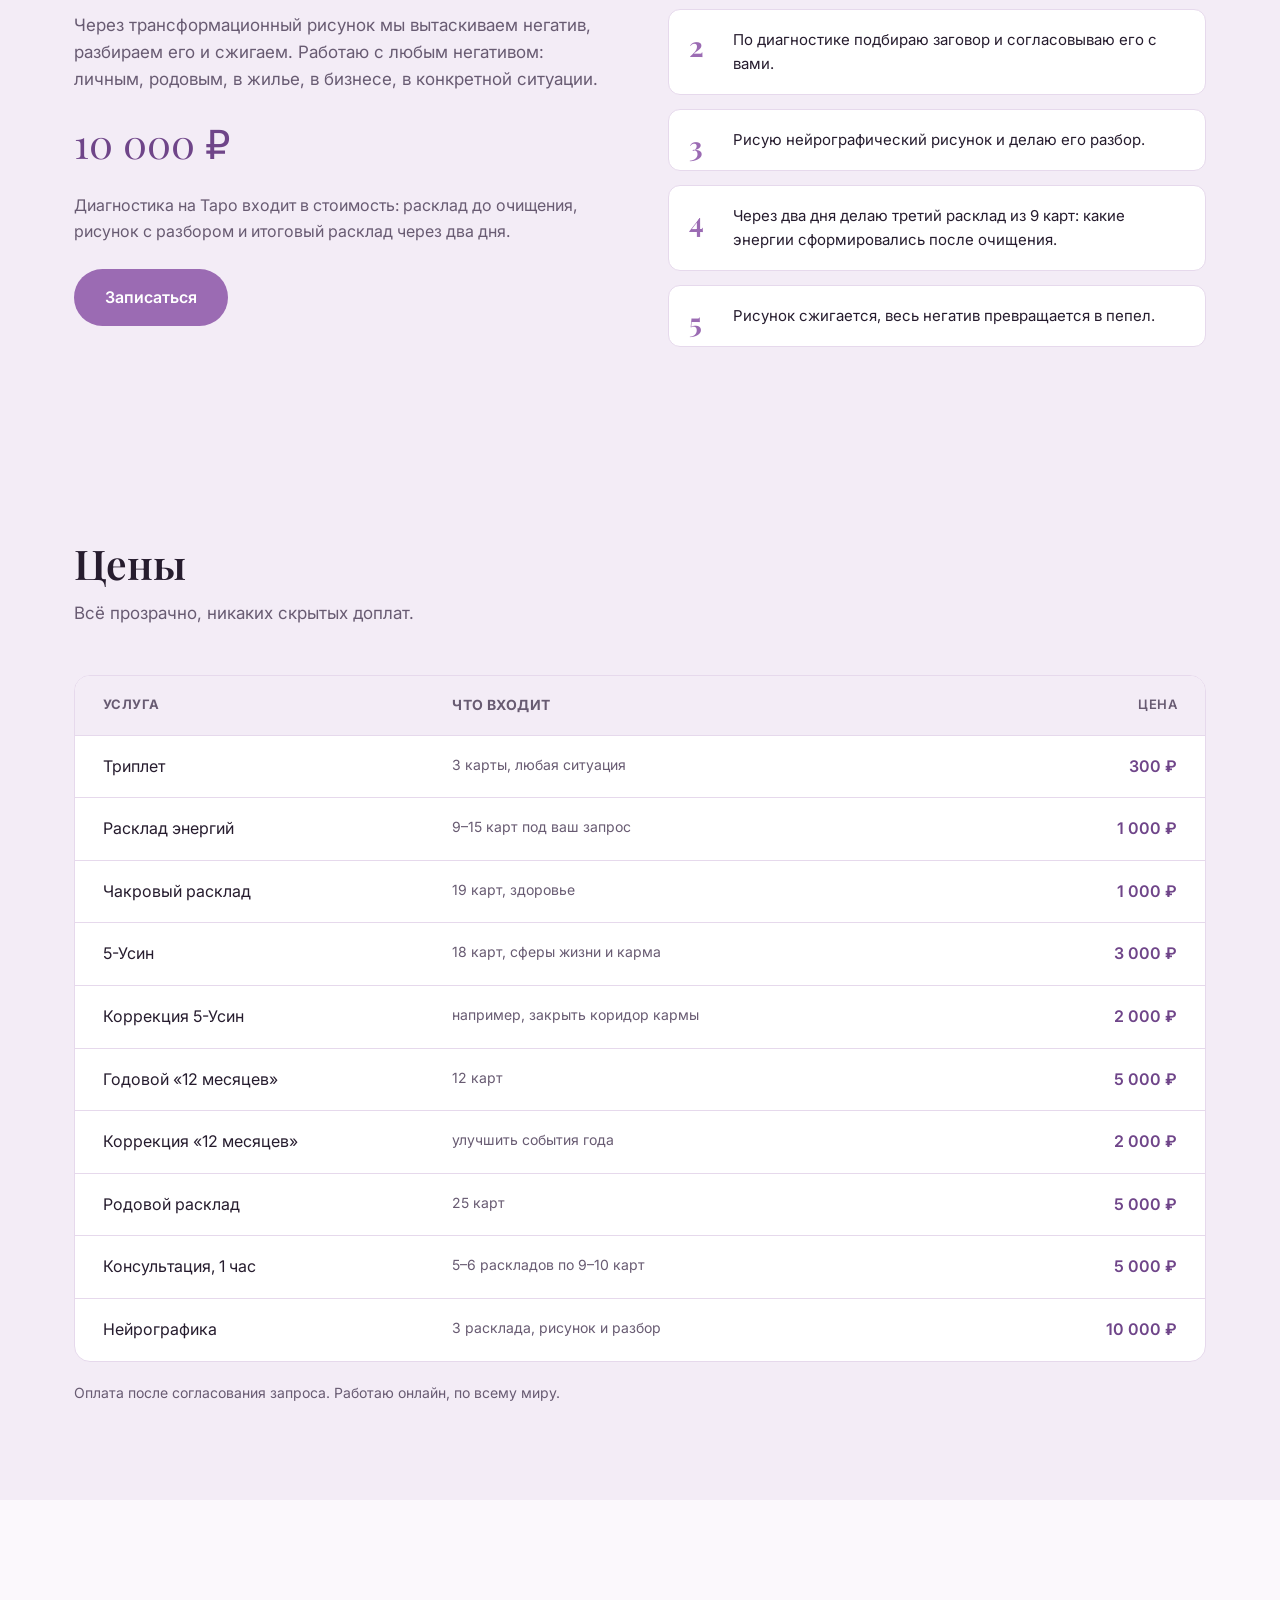
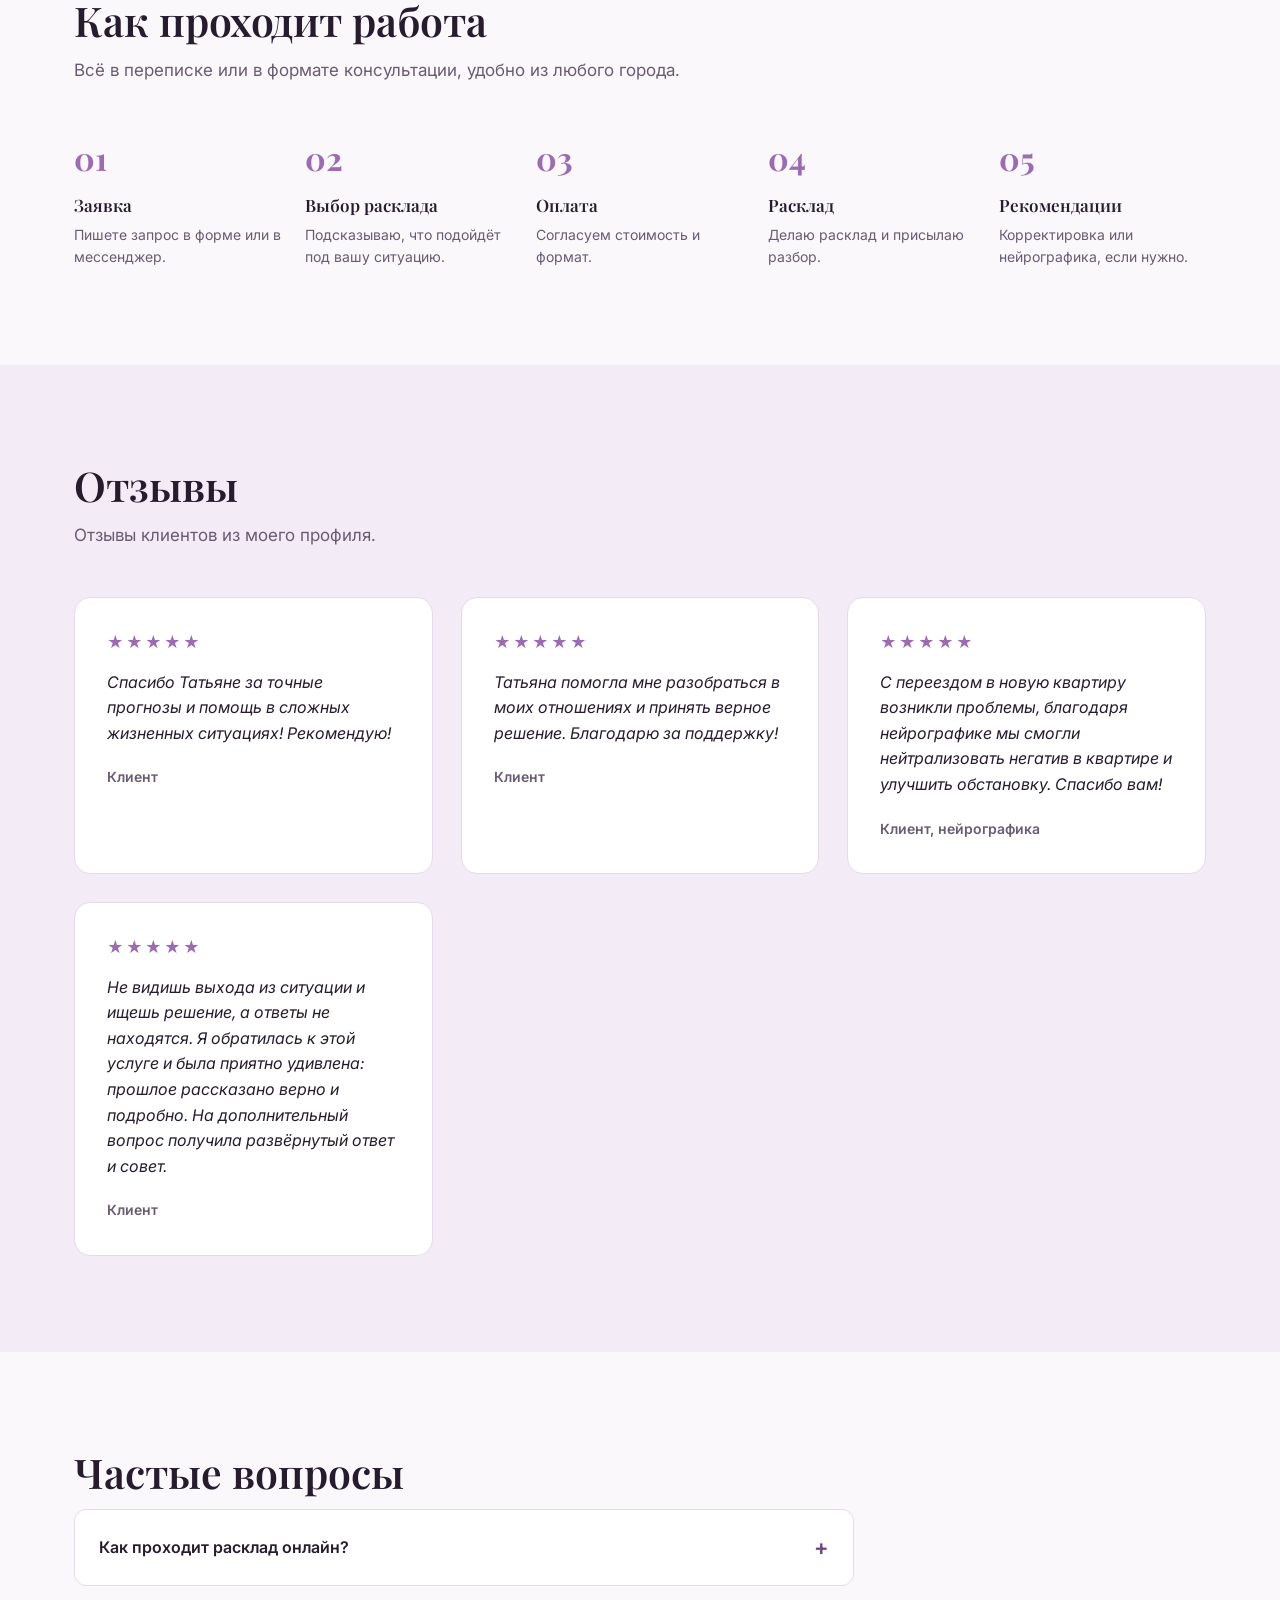
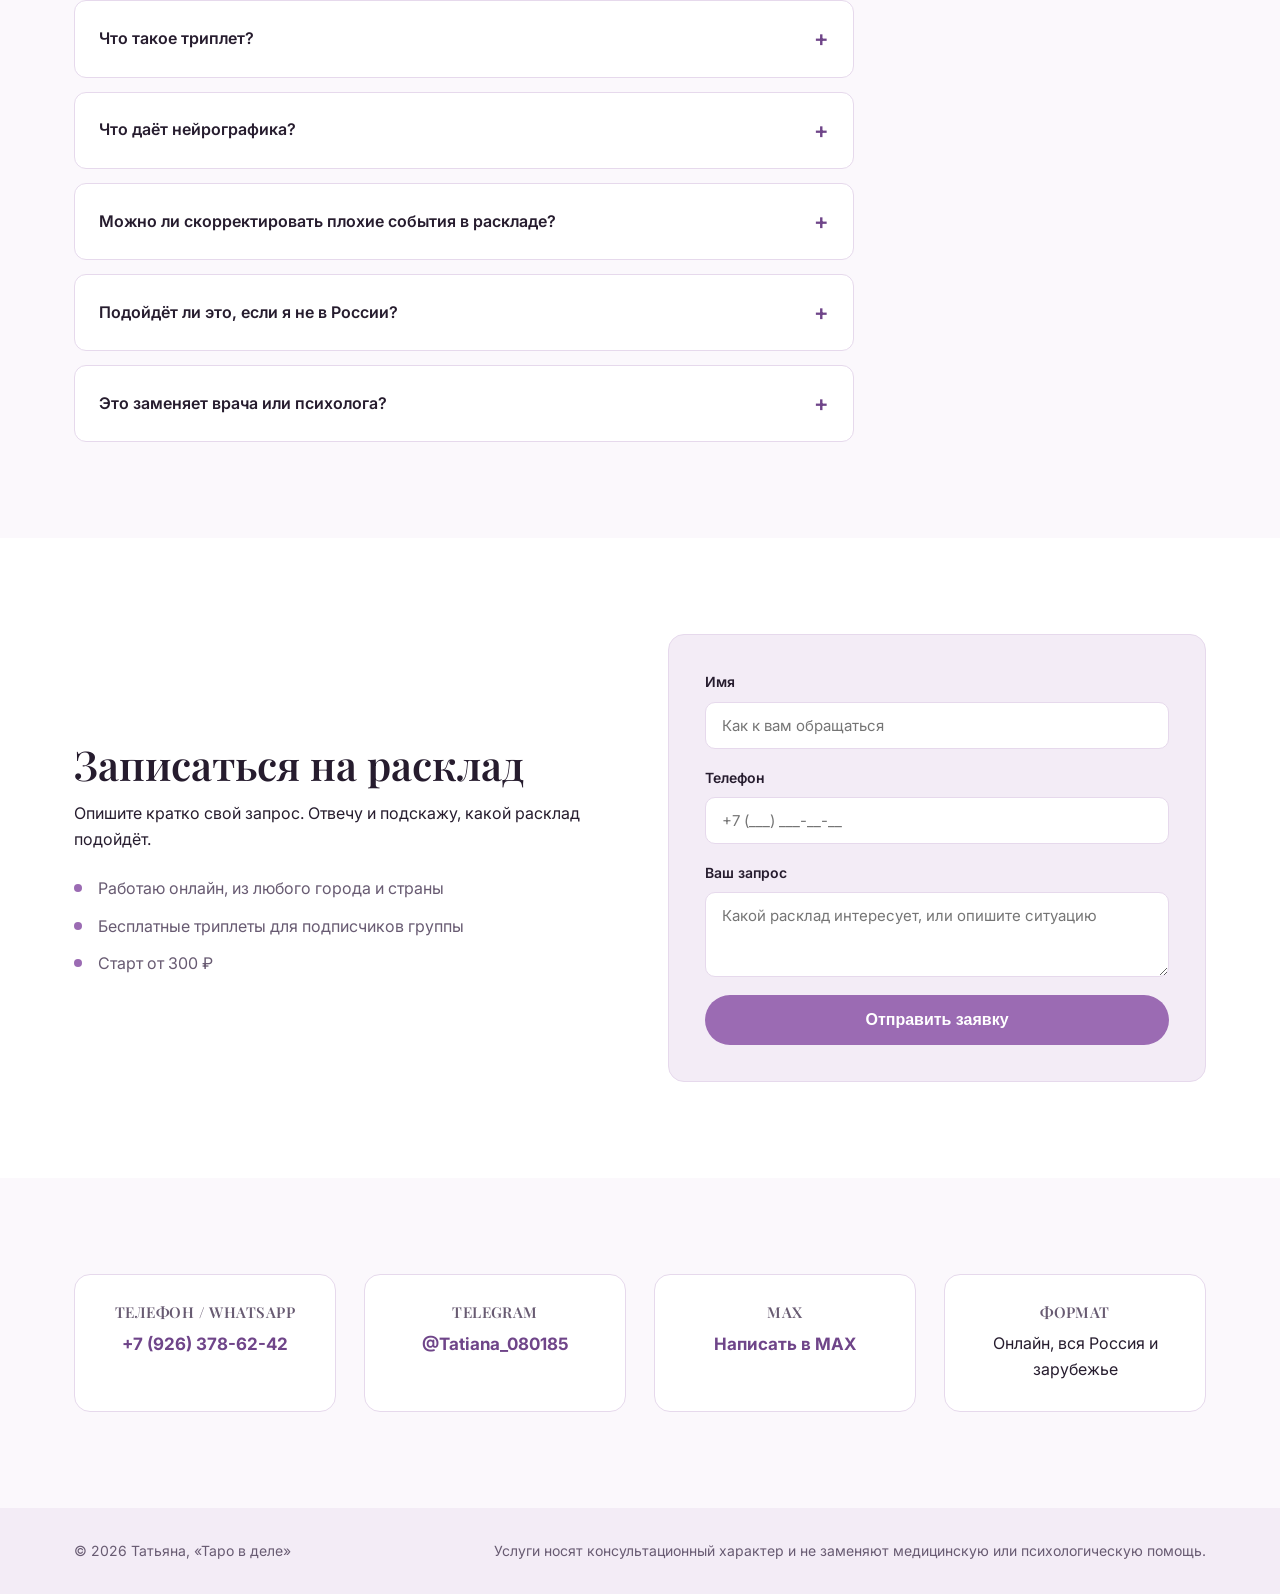
==== commit 16c47a47: "Add client photo to about section" ====
--- a/index.html
+++ b/index.html
@@ -83,8 +83,8 @@
 
   <section class="about" id="about">
     <div class="container about__inner">
-      <div class="about__badge">
-        <svg width="120" height="120" viewBox="0 0 64 64" fill="none" stroke="currentColor" stroke-width="2" stroke-linecap="round" stroke-linejoin="round" aria-hidden="true"><rect x="16" y="8" width="32" height="48" rx="4"/><circle cx="32" cy="32" r="8"/><path d="M32 18v6M32 40v6M18 32h6M40 32h6"/></svg>
+      <div class="about__photo">
+        <img src="tatiana.jpg" alt="Татьяна, «Таро в деле»" width="1000" height="1000" loading="lazy">
       </div>
       <div>
         <span class="eyebrow">Обо мне</span>
--- a/styles.css
+++ b/styles.css
@@ -237,3 +237,5 @@
   .pricing__row span:nth-child(2) { display: none; }
 }
 @media (max-width: 560px) { .free__grid { grid-template-columns: 1fr; } }
+.about__photo img { display: block; width: 100%; max-width: 420px; height: auto; aspect-ratio: 1; object-fit: cover; border-radius: var(--radius); border: 1px solid var(--border); box-shadow: var(--shadow); }
+@media (max-width: 900px) { .about__photo img { max-width: 320px; } }
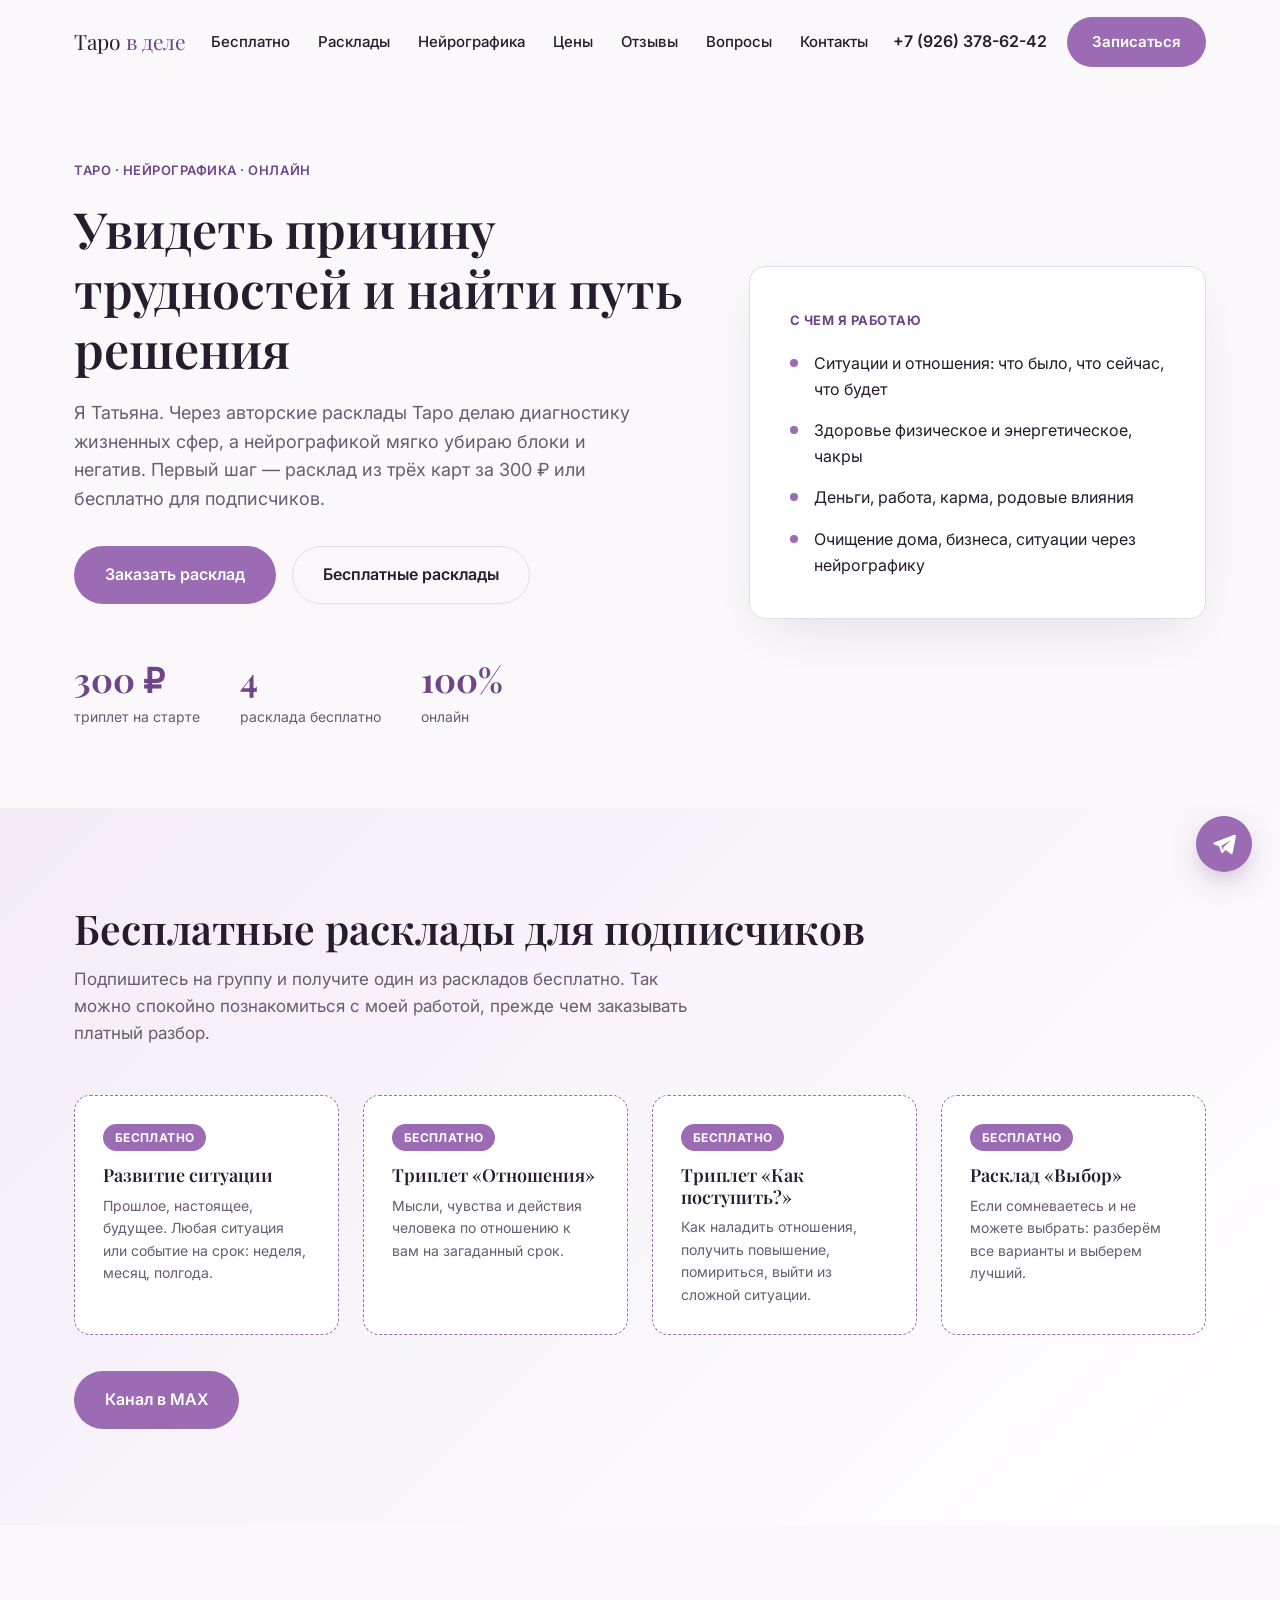
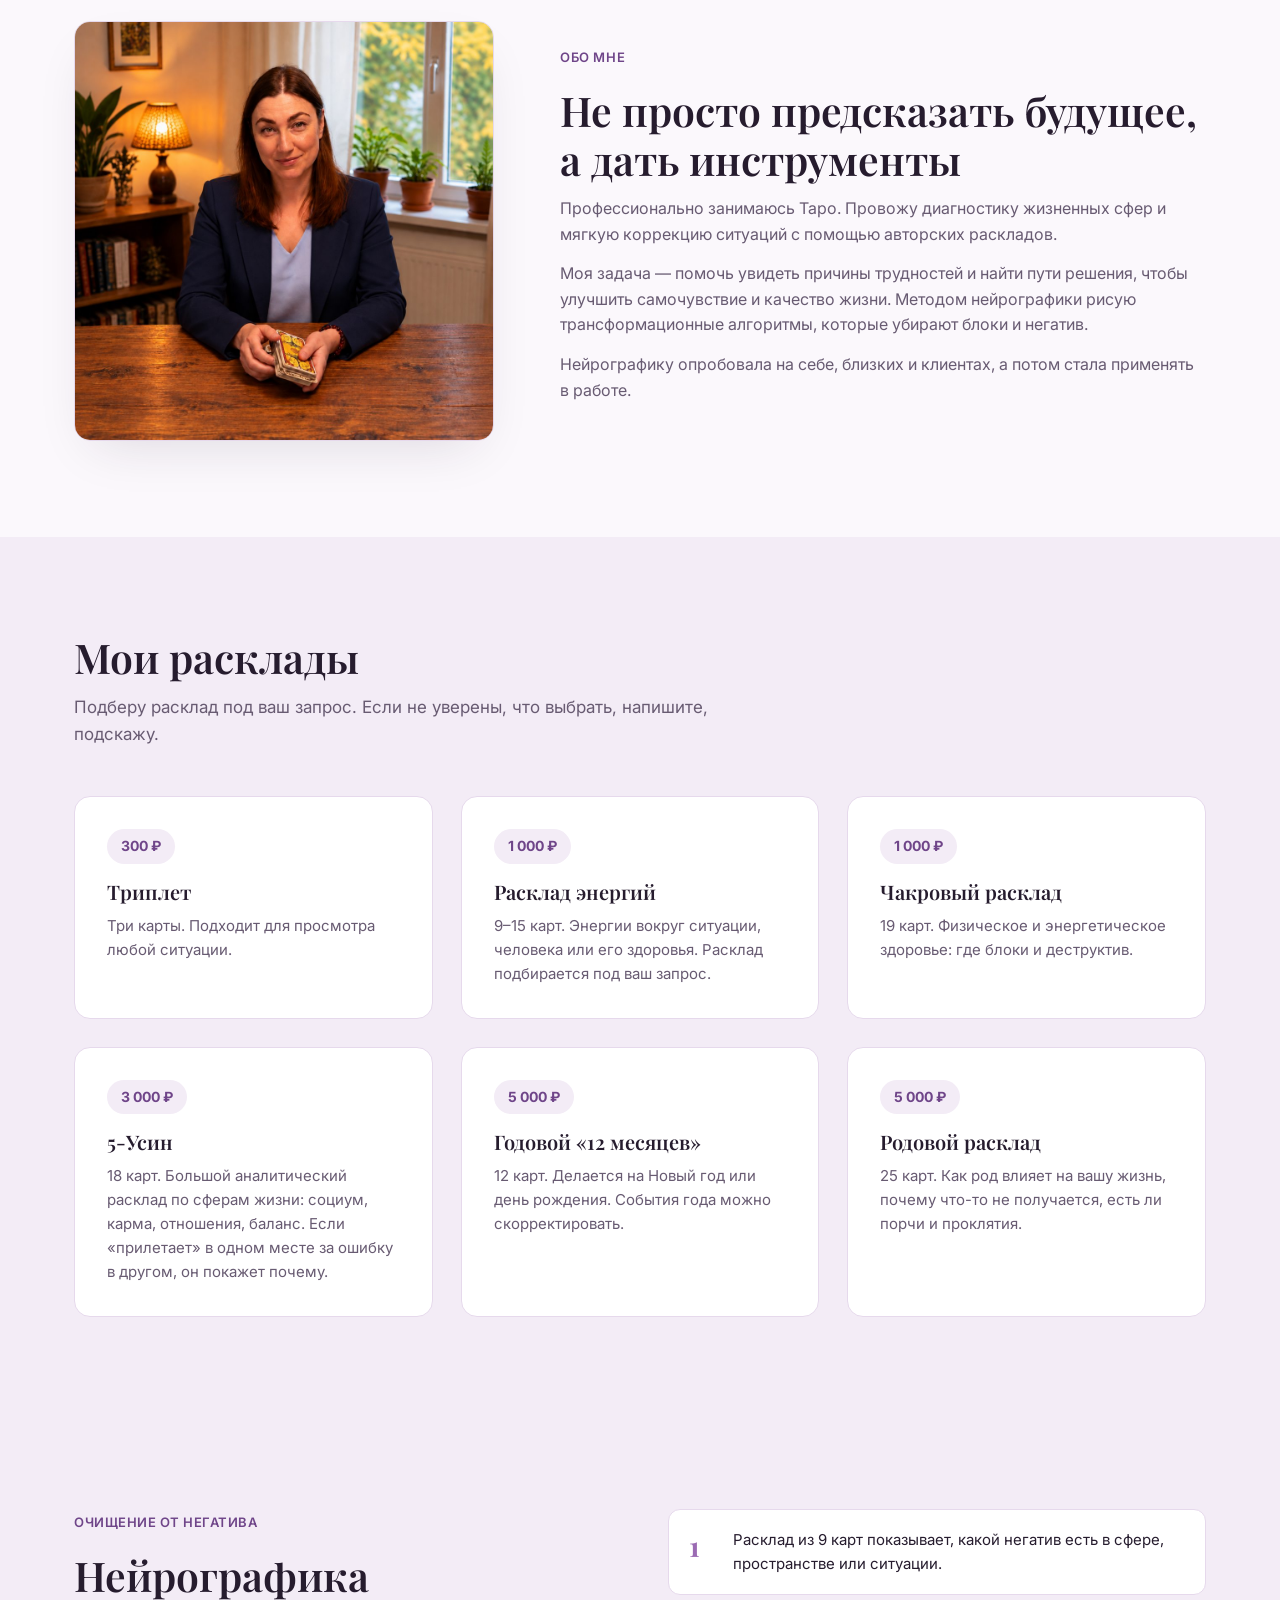
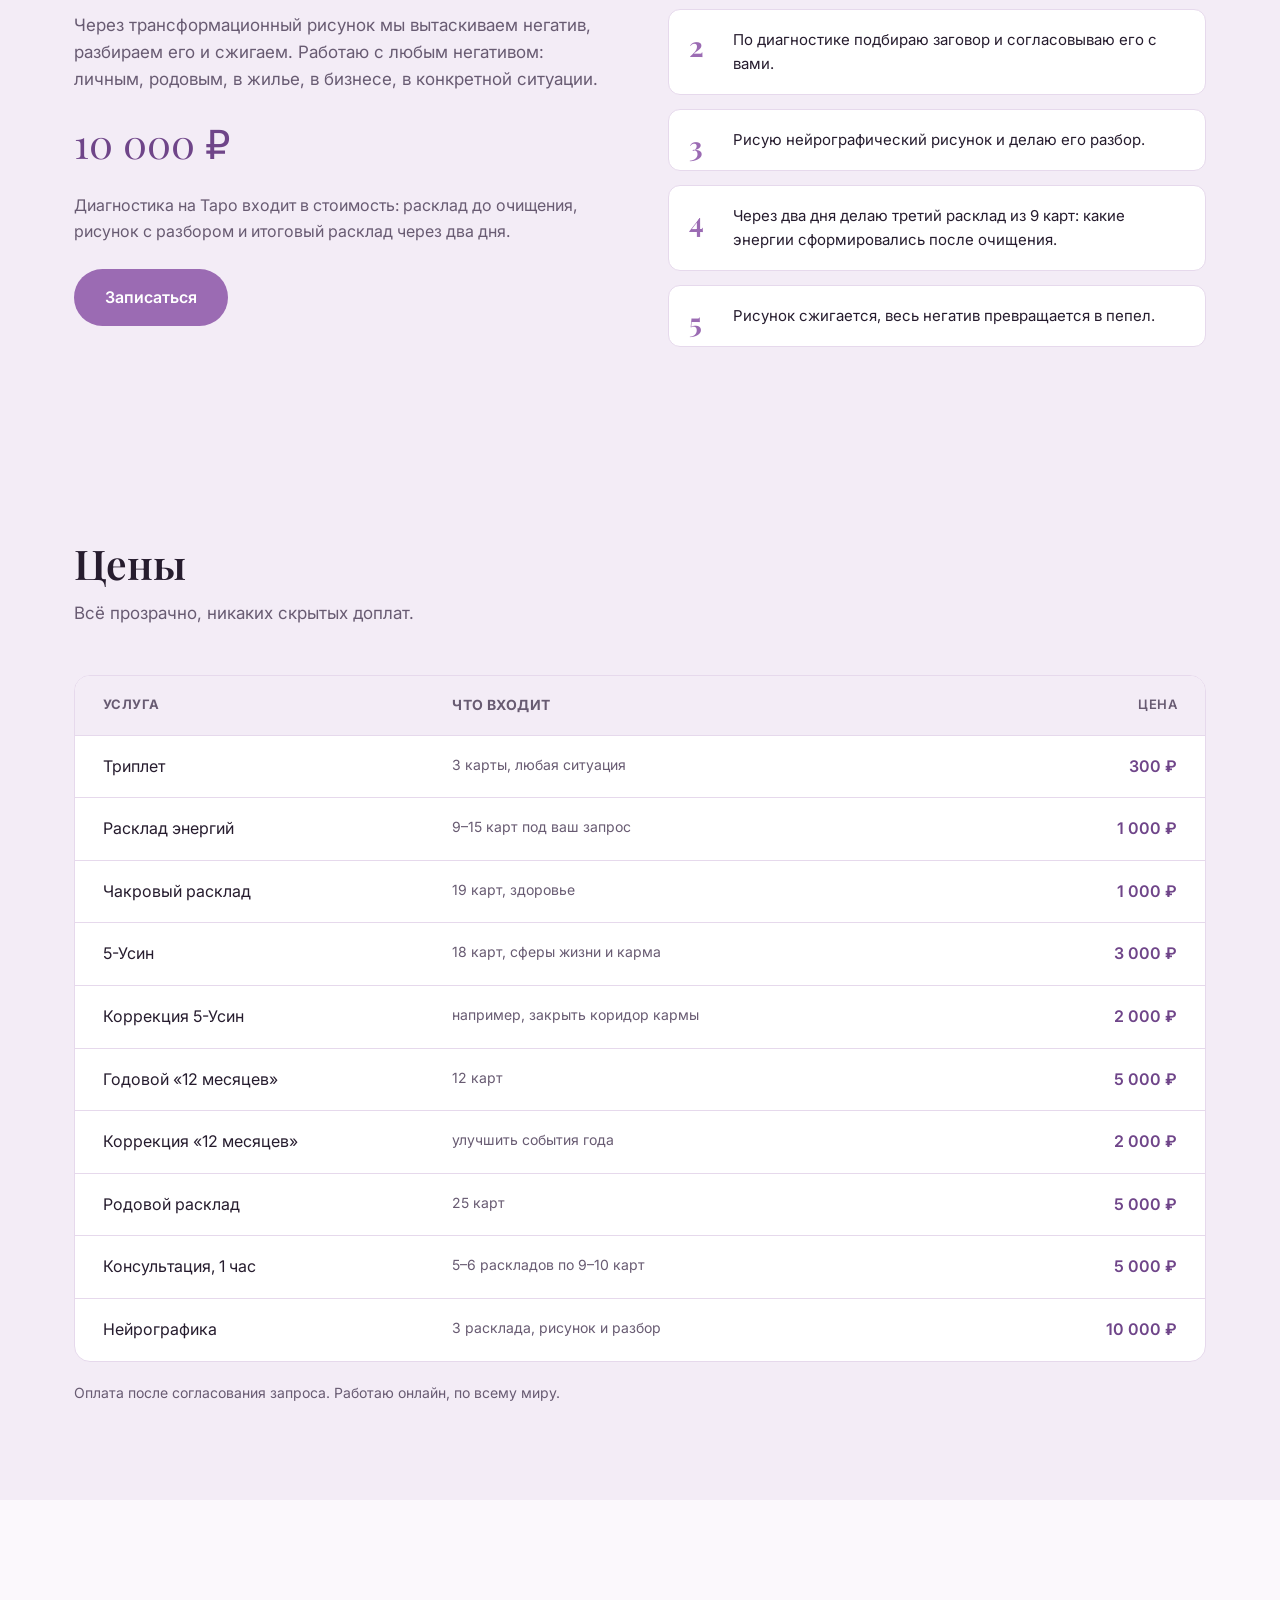
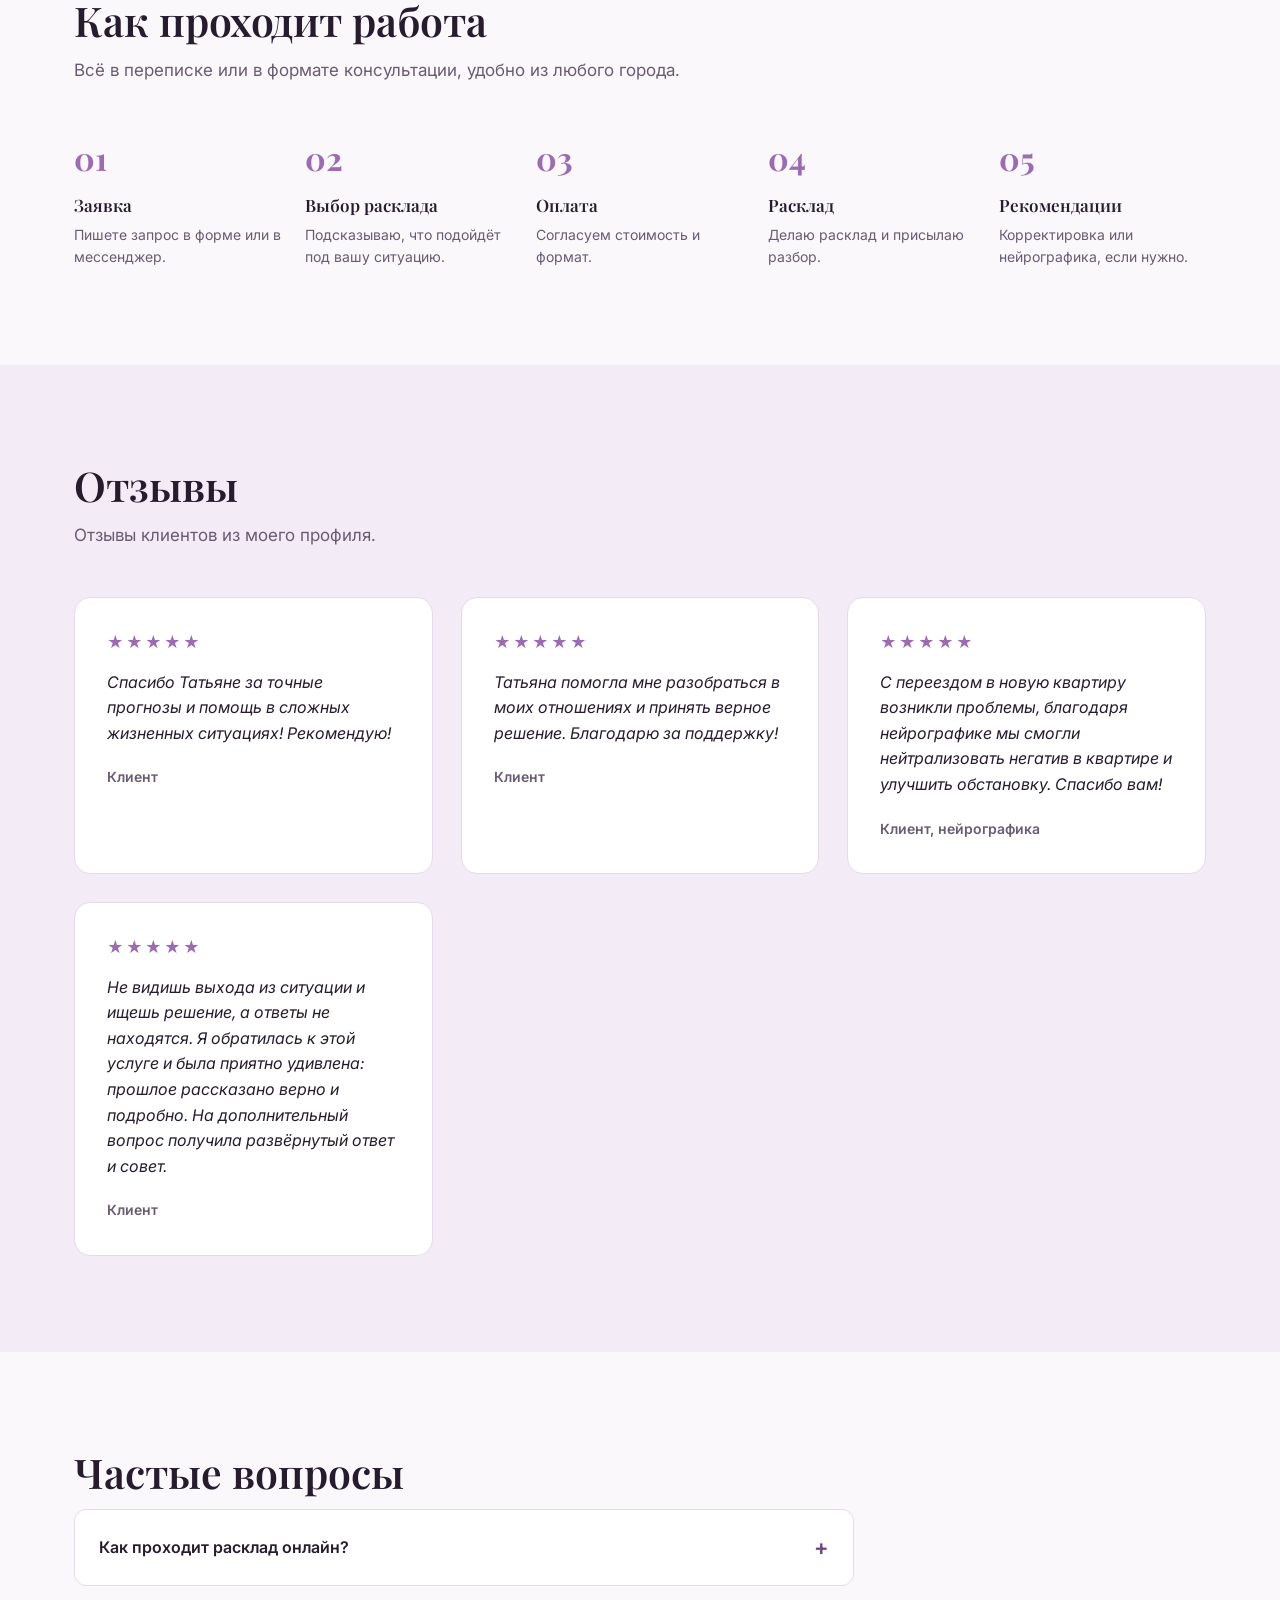
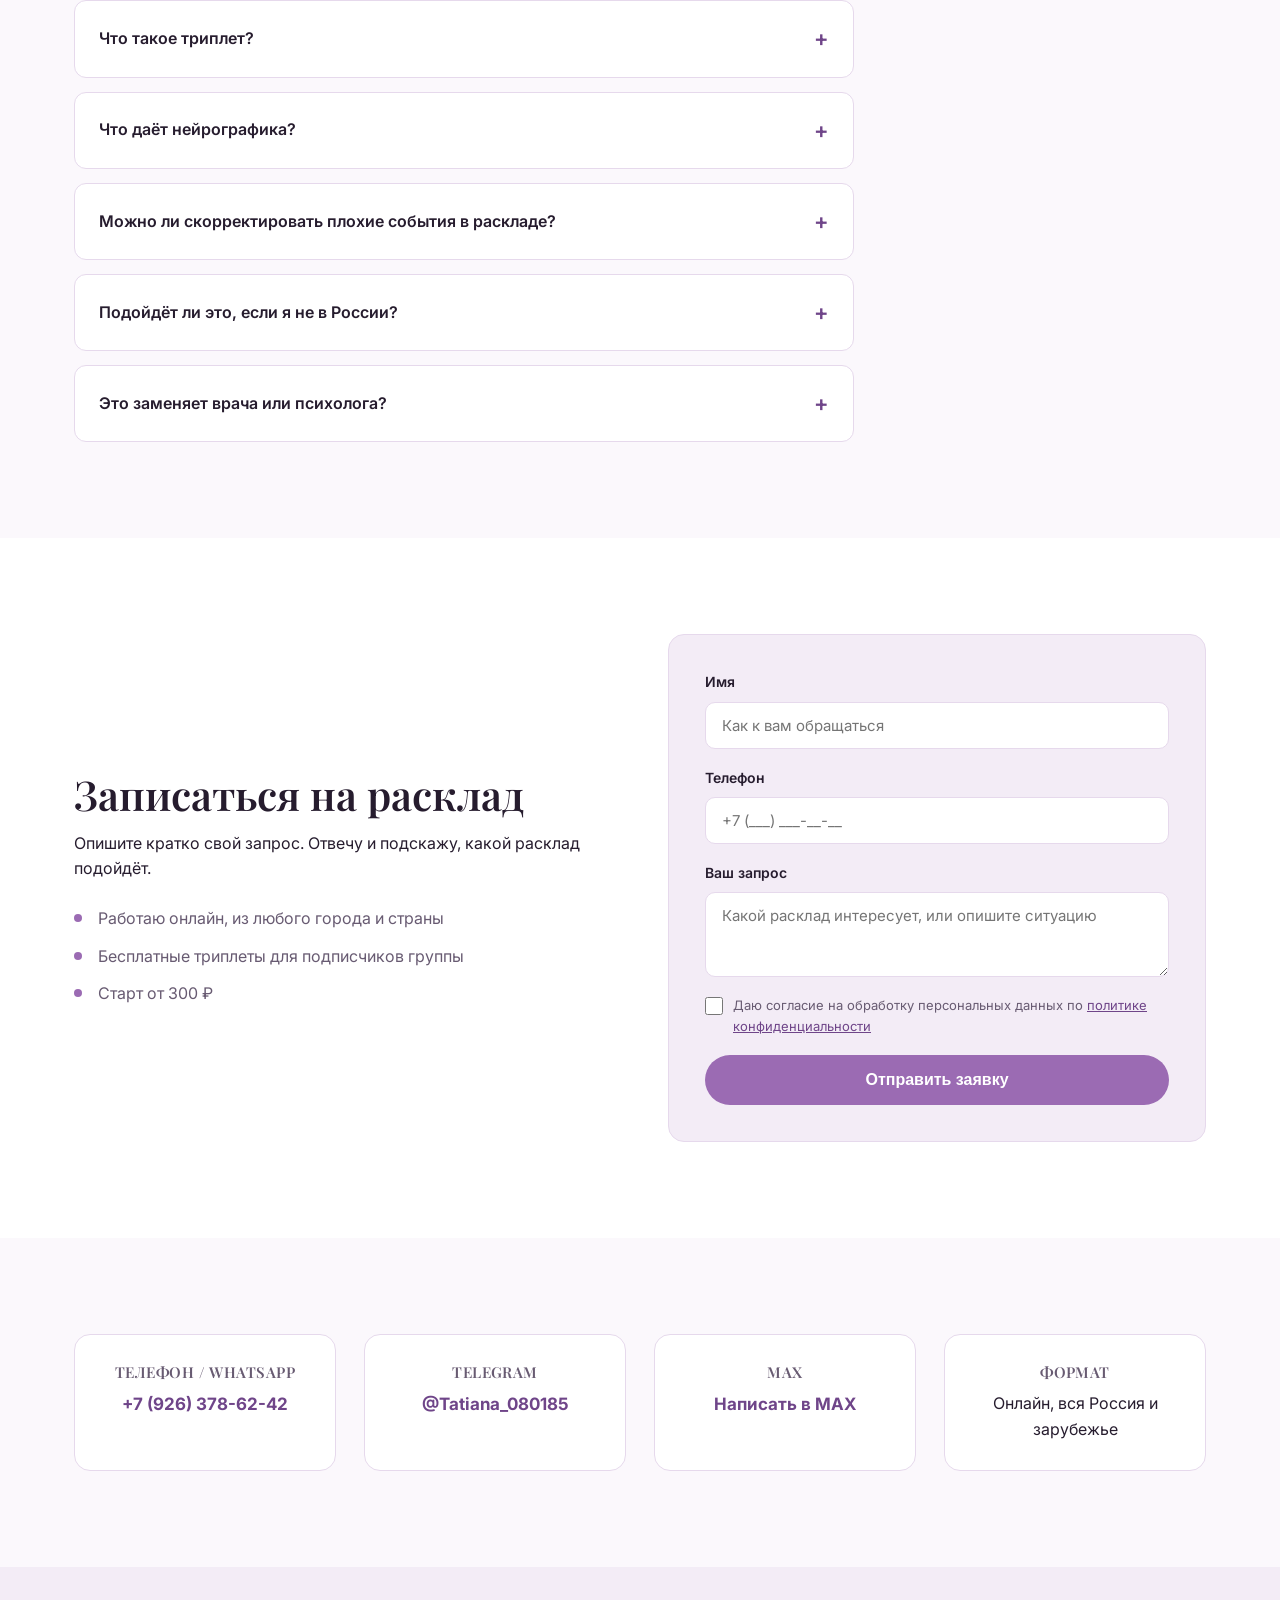
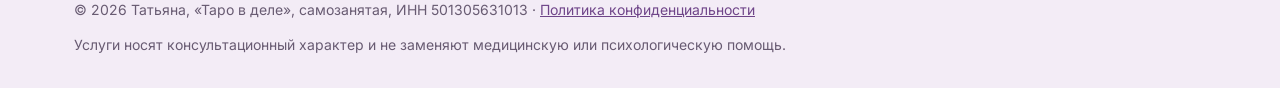
==== commit da09e364: "Google verification, Metrika, privacy, remove TG group, new MAX channel" ====
--- a/index.html
+++ b/index.html
@@ -2,6 +2,8 @@
 <html lang="ru">
 <head>
 <meta charset="UTF-8">
+<meta name="yandex-verification" content="39ebe53ca5e9d7ab" />
+<meta name="google-site-verification" content="RWuAk03ZFv4xqulC5ReFJQi4zn98LgsCfZtCdlqGrrs" />
 <meta name="viewport" content="width=device-width, initial-scale=1.0">
 <title>Таро в деле — расклады Таро и очищение от негатива нейрографикой</title>
 <meta name="description" content="Татьяна, «Таро в деле»: расклады от 300 ₽, диагностика жизненных сфер, очищение от негатива через нейрографику. Онлайн, бесплатные триплеты для подписчиков.">
@@ -75,8 +77,7 @@
         <div class="free__item"><span class="free__tag">БЕСПЛАТНО</span><h3>Расклад «Выбор»</h3><p>Если сомневаетесь и не можете выбрать: разберём все варианты и выберем лучший.</p></div>
       </div>
       <div class="free__cta">
-        <a href="https://t.me/+qhBXBZC2RHExN2My" target="_blank" rel="noopener" class="btn btn--primary btn--lg">Группа в Telegram</a>
-        <a href="https://max.ru/join/zPoh7gqIVp8WQvo5C6gQzcefj3YPhUOmmr4An103lqY" target="_blank" rel="noopener" class="btn btn--ghost btn--lg">Группа в MAX</a>
+        <a href="https://max.ru/channel_taro_v_dele" target="_blank" rel="noopener" class="btn btn--primary btn--lg">Канал в MAX</a>
       </div>
     </div>
   </section>
@@ -209,6 +210,7 @@
         <label>Имя<input type="text" name="name" required placeholder="Как к вам обращаться"></label>
         <label>Телефон<input type="tel" name="phone" required placeholder="+7 (___) ___-__-__"></label>
         <label>Ваш запрос<textarea name="comment" rows="3" placeholder="Какой расклад интересует, или опишите ситуацию"></textarea></label>
+        <label class="agree"><input type="checkbox" name="consent" required><span>Даю согласие на обработку персональных данных по <a href="privacy.html" target="_blank" rel="noopener">политике конфиденциальности</a></span></label>
         <button type="submit" class="btn btn--primary btn--lg">Отправить заявку</button>
       </form>
     </div>
@@ -227,7 +229,7 @@
 
 <footer class="footer">
   <div class="container footer__inner">
-    <span>© <span id="year"></span> Татьяна, «Таро в деле»</span>
+    <span>© <span id="year"></span> Татьяна, «Таро в деле», самозанятая, ИНН 501305631013 · <a href="privacy.html">Политика конфиденциальности</a></span>
     <span class="footer__note">Услуги носят консультационный характер и не заменяют медицинскую или психологическую помощь.</span>
   </div>
 </footer>
@@ -236,6 +238,15 @@
   <svg width="26" height="26" viewBox="0 0 24 24" fill="currentColor" aria-hidden="true"><path d="M21.5 3.5 2.8 10.7c-.9.3-.9 1.5 0 1.8l4.7 1.5 1.8 5.6c.2.7 1.1.9 1.6.4l2.6-2.4 4.9 3.6c.6.4 1.4.1 1.6-.6L23 4.9c.2-.9-.7-1.7-1.5-1.4zM9.5 13.8l9-5.6-7 6.7-.3 3.1-1.7-4.2z"/></svg>
 </a>
 
+<script>
+(function(m,e,t,r,i,k,a){m[i]=m[i]||function(){(m[i].a=m[i].a||[]).push(arguments)};
+m[i].l=1*new Date();
+for(var j=0;j<document.scripts.length;j++){if(document.scripts[j].src===r){return;}}
+k=e.createElement(t),a=e.getElementsByTagName(t)[0],k.async=1,k.src=r,a.parentNode.insertBefore(k,a)})
+(window,document,"script","https://mc.yandex.ru/metrika/tag.js","ym");
+ym(114096798,"init",{clickmap:true,trackLinks:true,accurateTrackBounce:true,webvisor:true});
+</script>
+<noscript><div><img src="https://mc.yandex.ru/watch/114096798" style="position:absolute;left:-9999px" alt=""></div></noscript>
 <script src="script.js"></script>
 </body>
 </html>
--- a/styles.css
+++ b/styles.css
@@ -239,3 +239,7 @@
 @media (max-width: 560px) { .free__grid { grid-template-columns: 1fr; } }
 .about__photo img { display: block; width: 100%; max-width: 420px; height: auto; aspect-ratio: 1; object-fit: cover; border-radius: var(--radius); border: 1px solid var(--border); box-shadow: var(--shadow); }
 @media (max-width: 900px) { .about__photo img { max-width: 320px; } }
+.agree { flex-direction: row !important; align-items: flex-start; gap: 10px !important; font-weight: 400 !important; font-size: 13px !important; color: var(--text-soft) !important; }
+.agree input { width: 18px; height: 18px; margin-top: 2px; flex-shrink: 0; padding: 0; accent-color: var(--accent-dark); }
+.agree a { color: var(--accent-dark); }
+.footer__inner a { color: var(--accent-dark); }
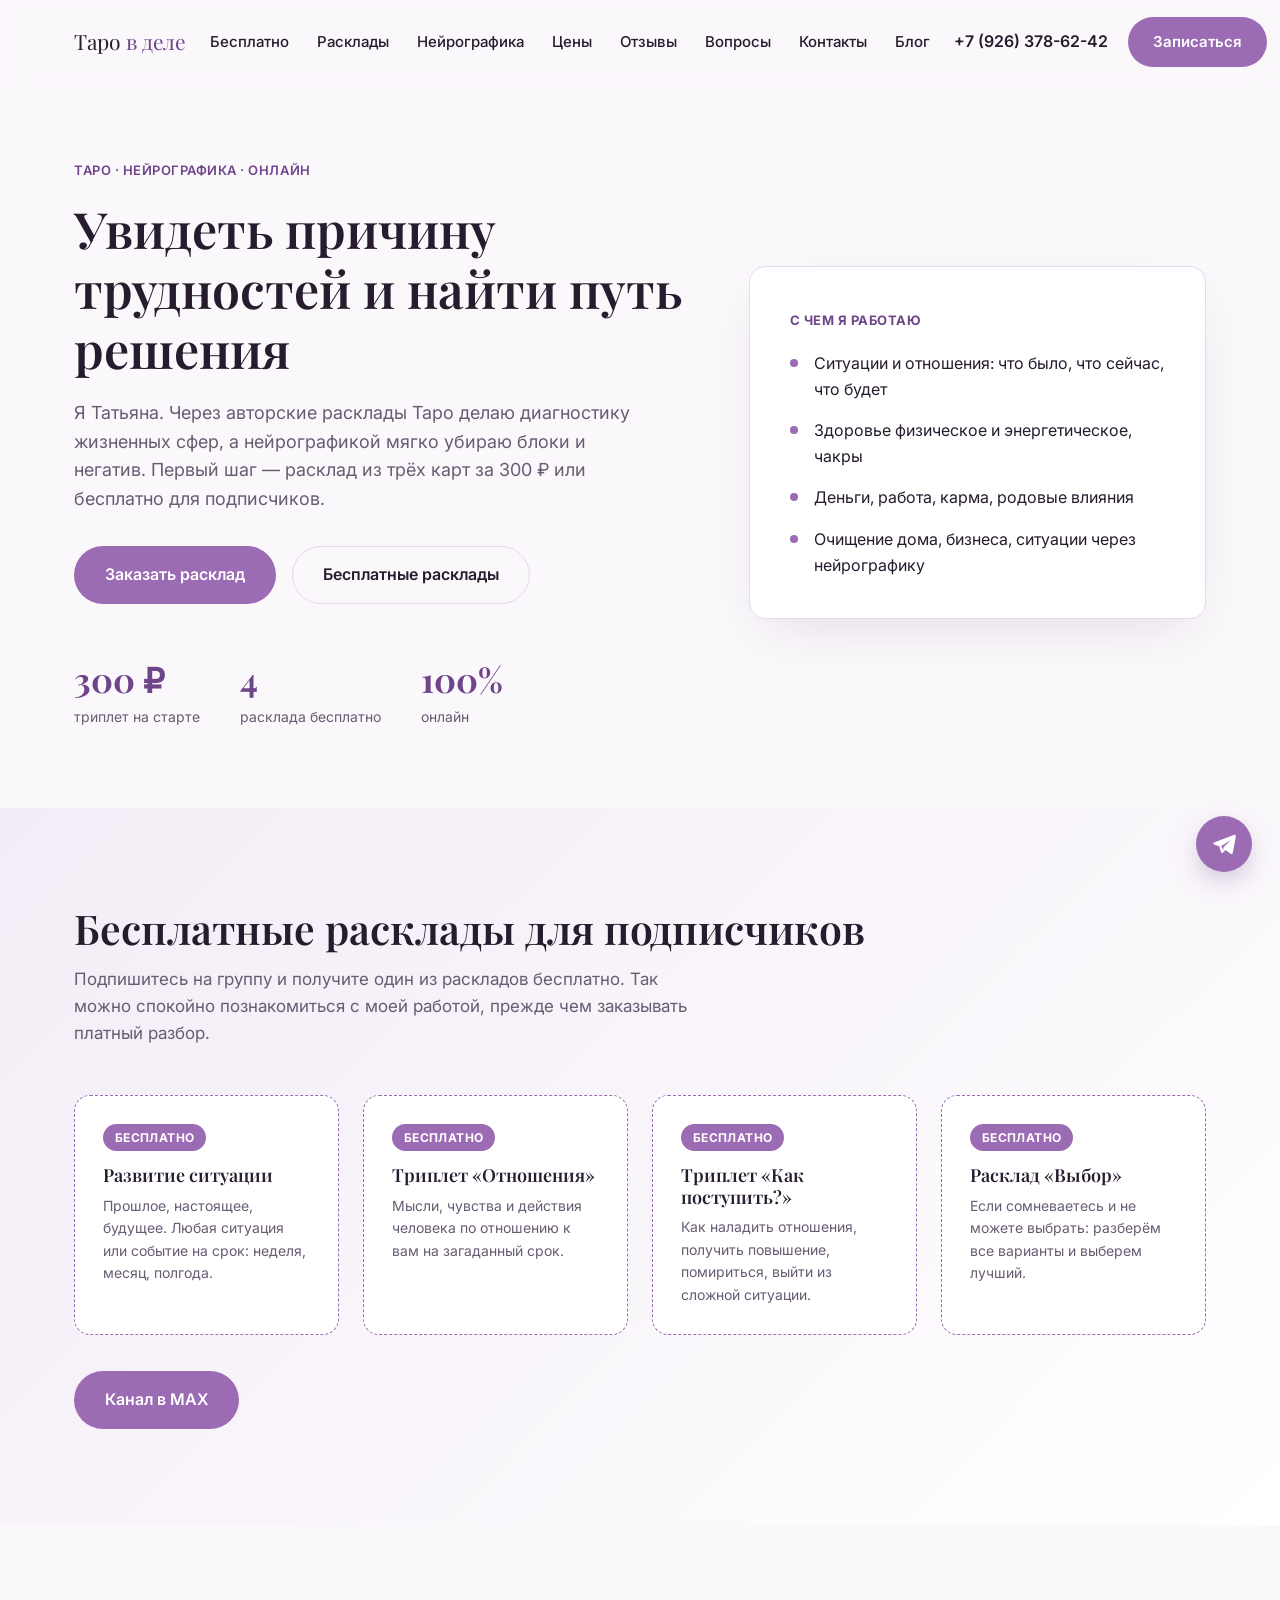
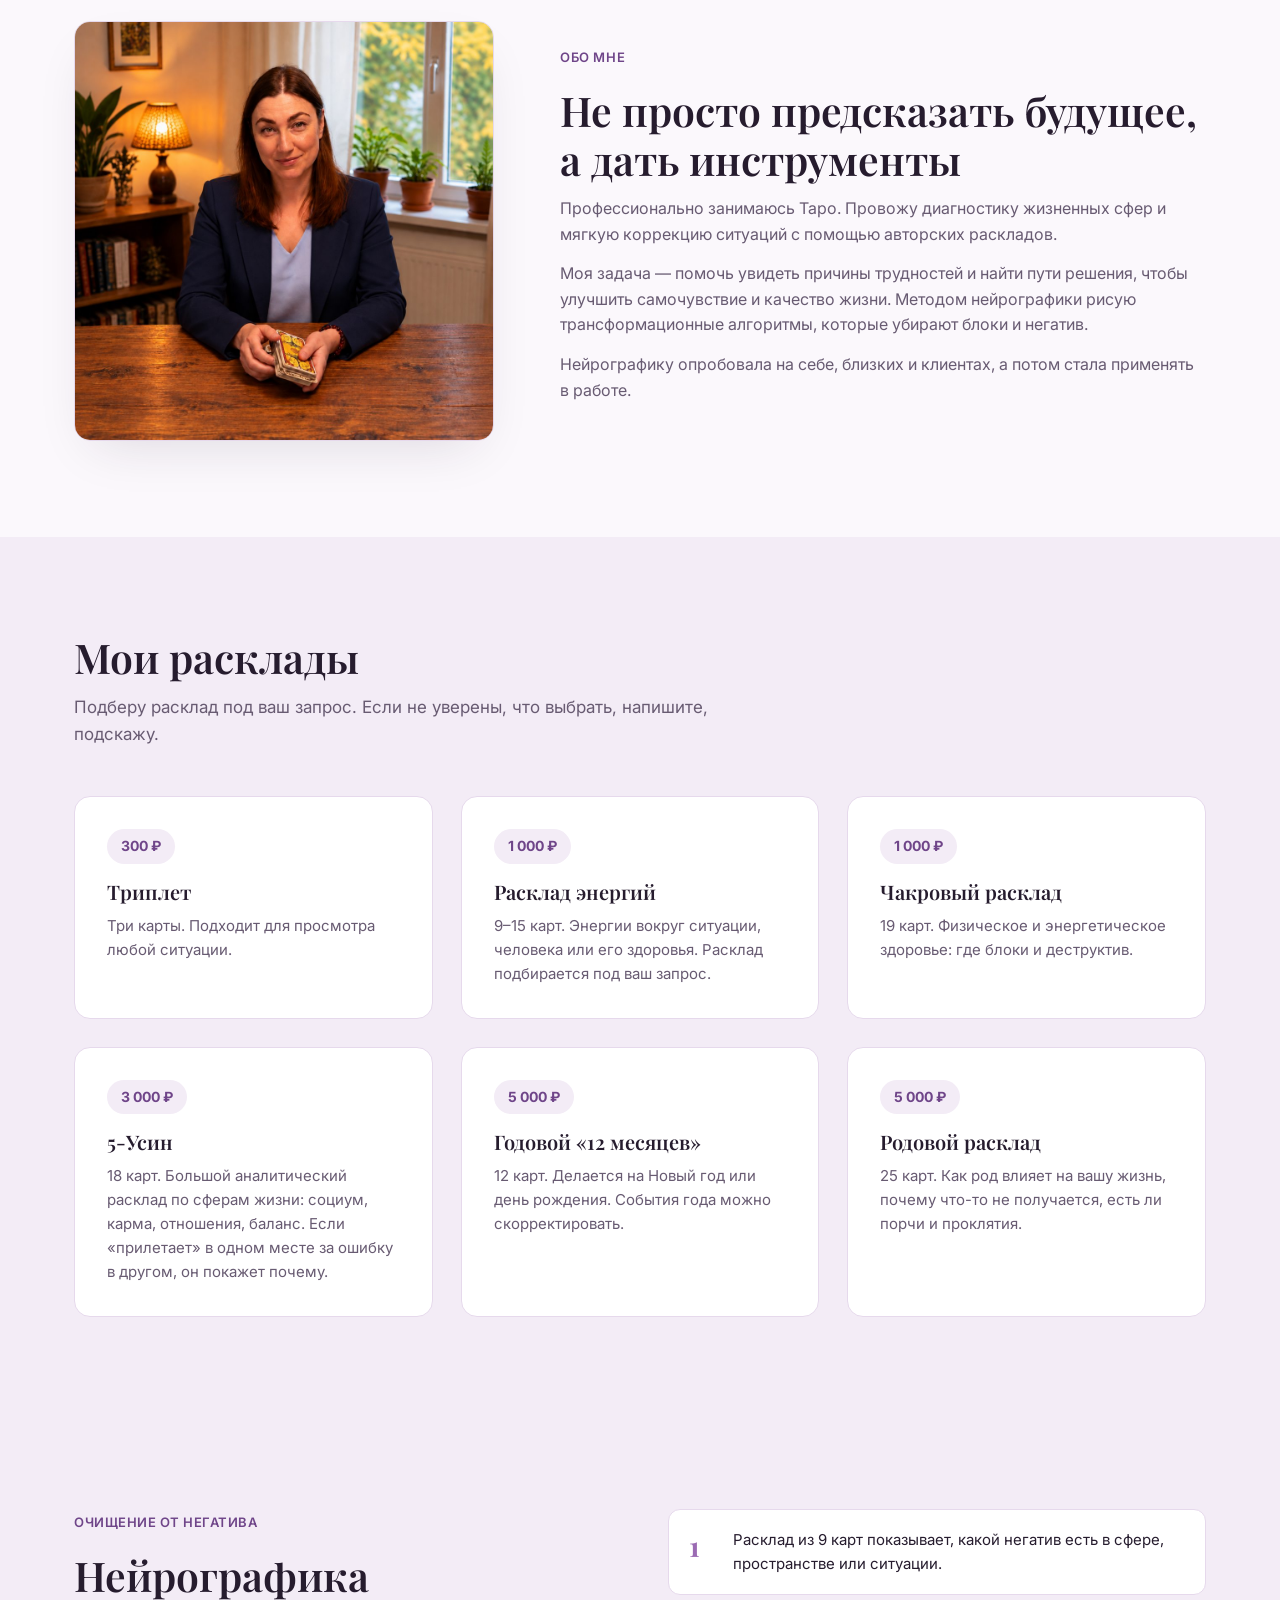
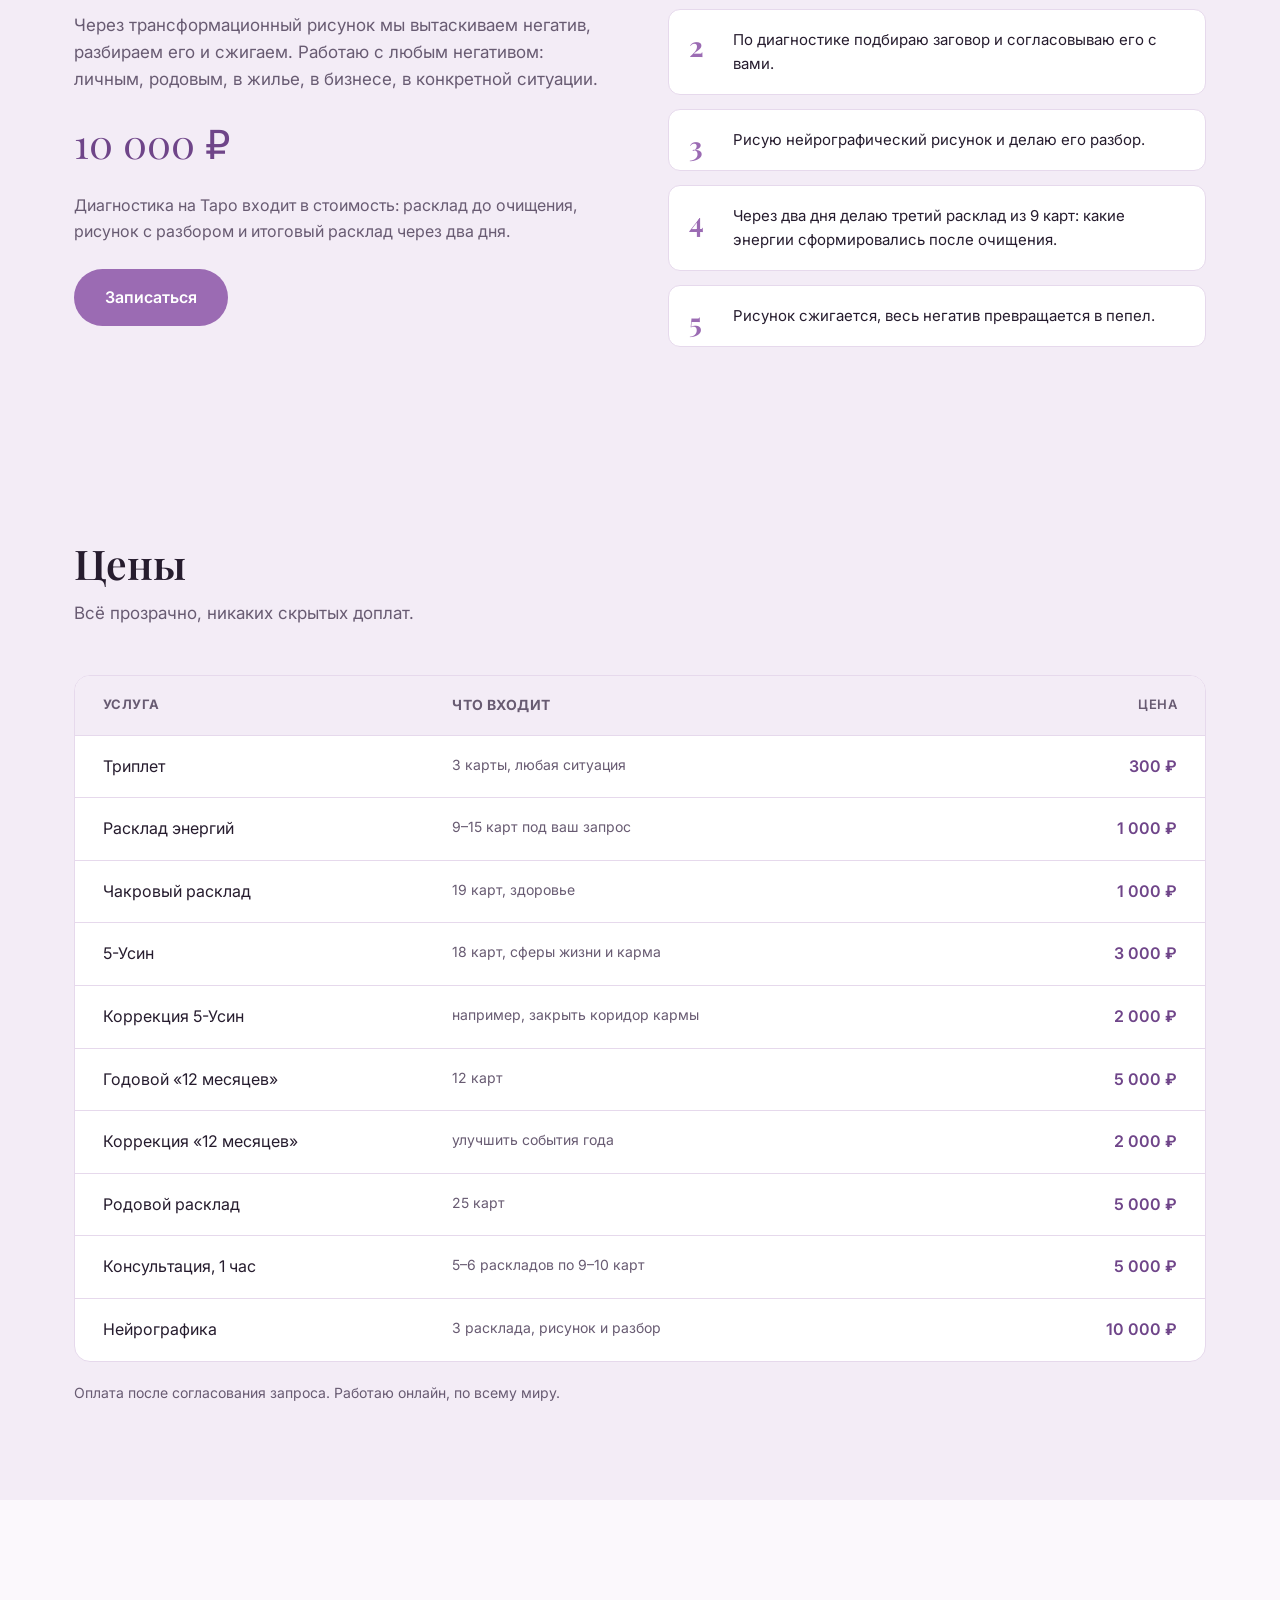
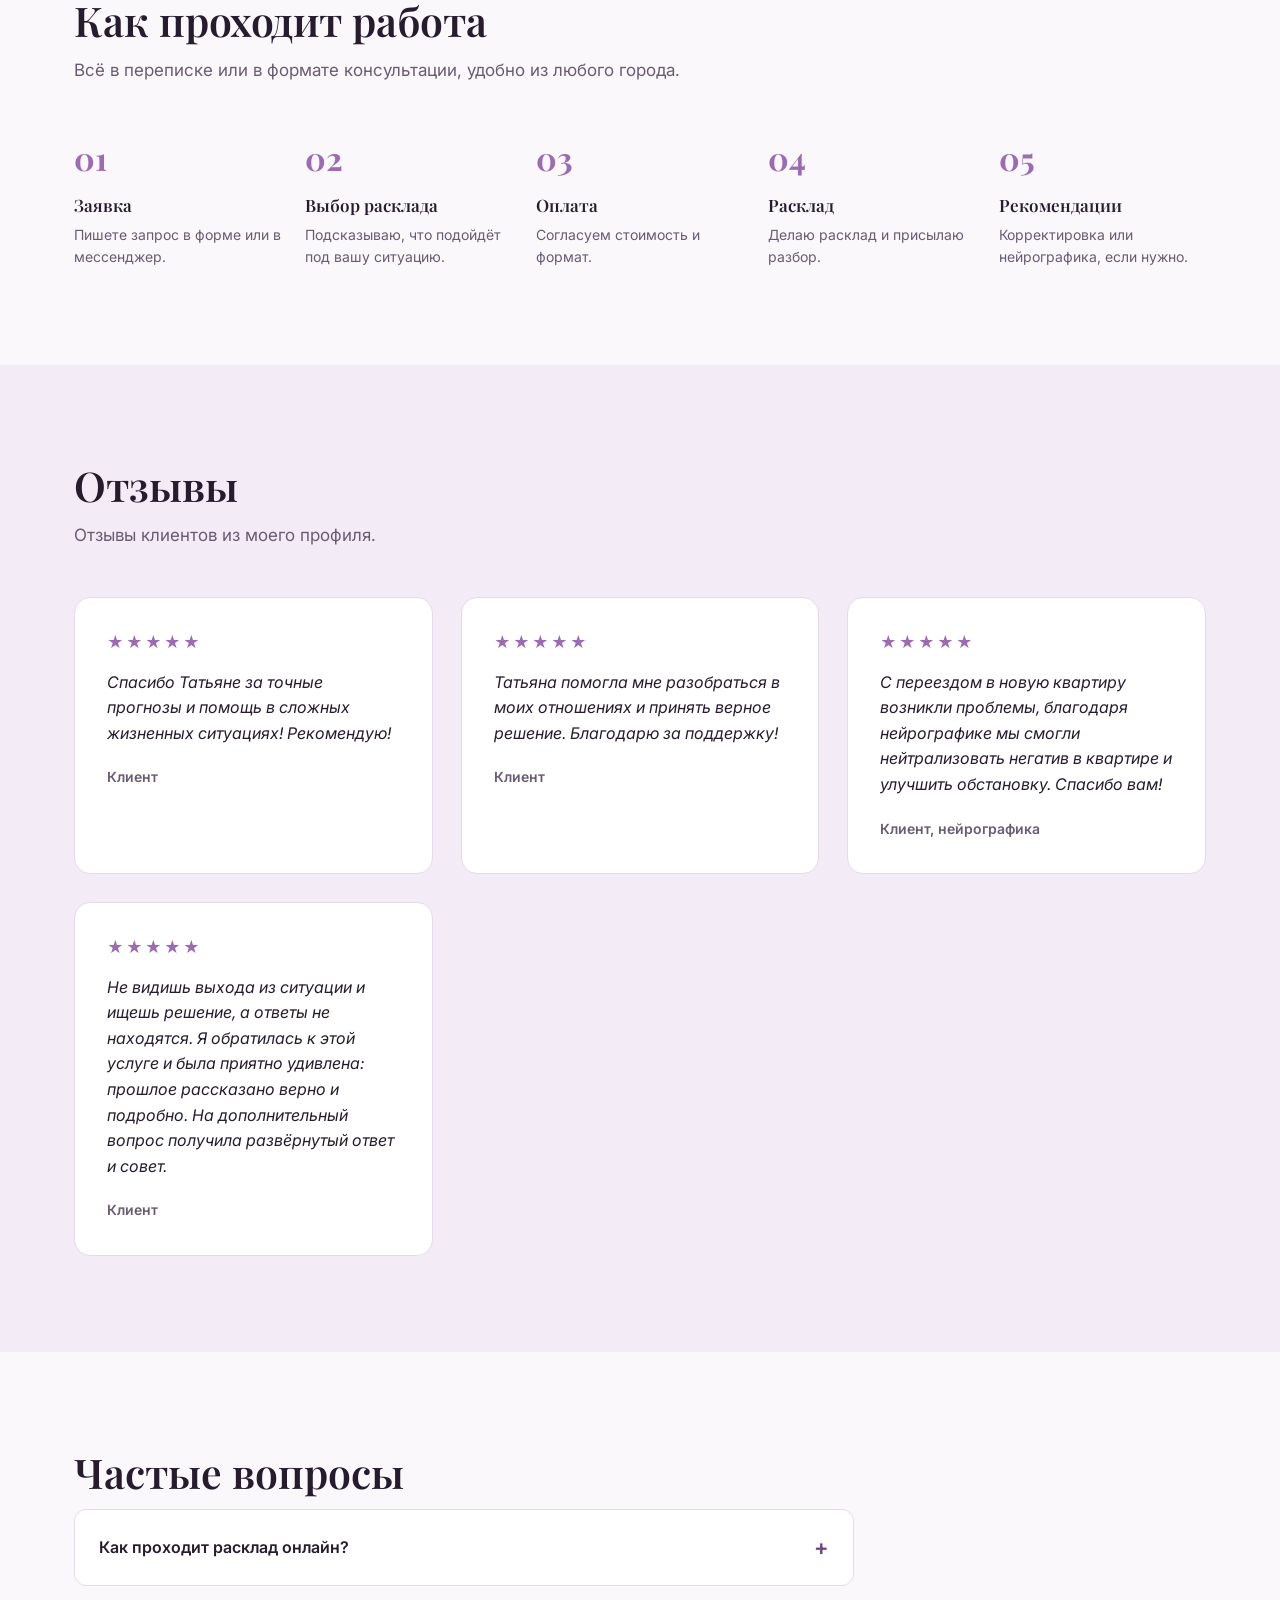
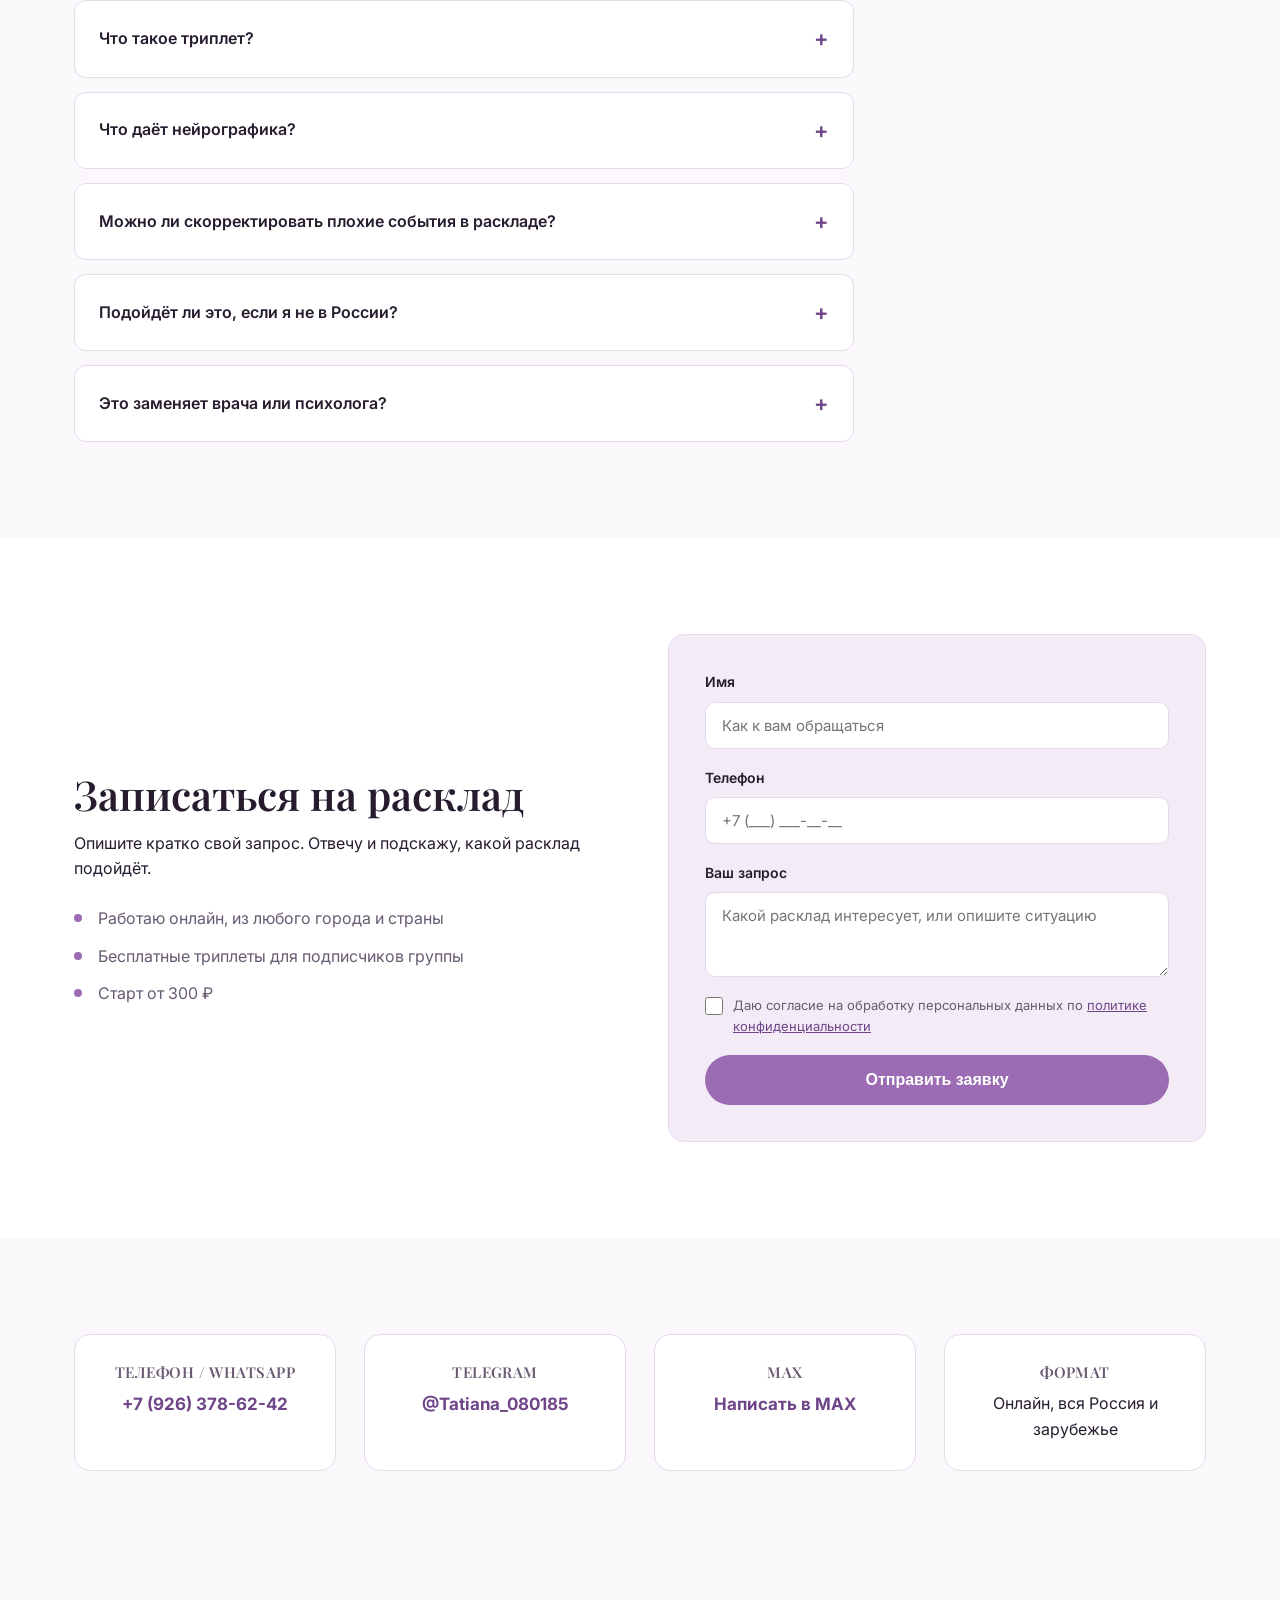
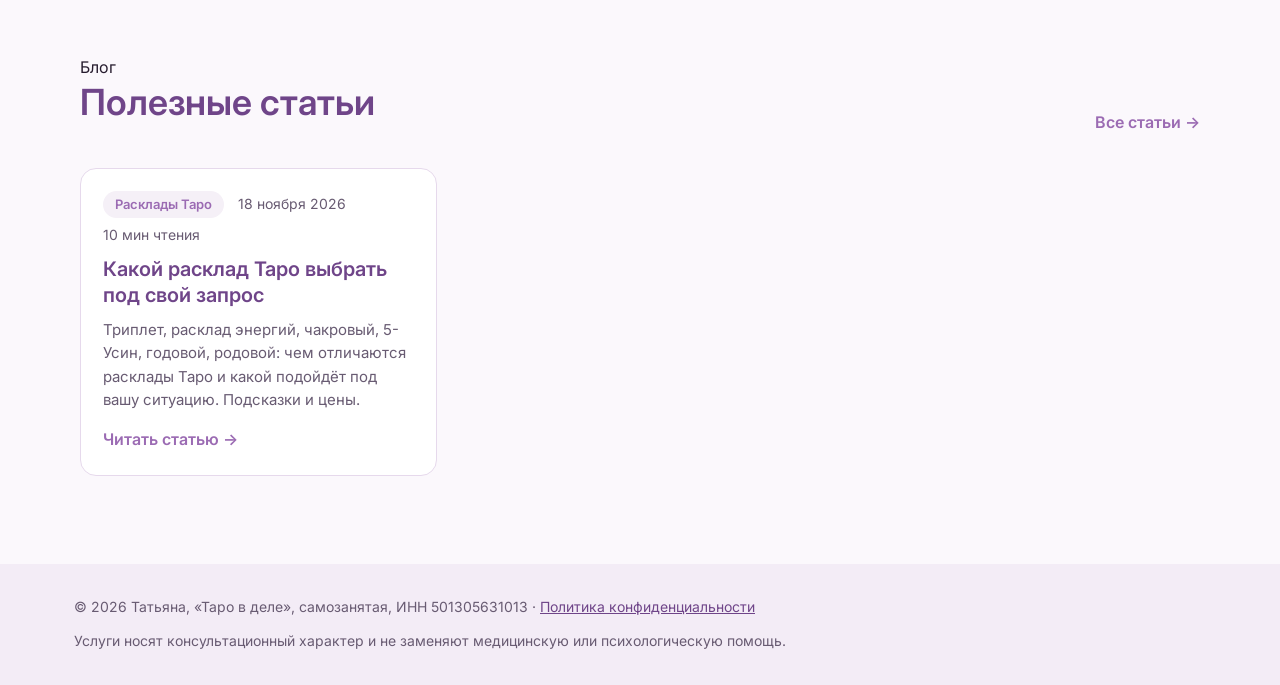
==== commit 1446b62e: "blog: автообновление" ====
--- a/index.html
+++ b/index.html
@@ -7,10 +7,21 @@
 <meta name="viewport" content="width=device-width, initial-scale=1.0">
 <title>Таро в деле — расклады Таро и очищение от негатива нейрографикой</title>
 <meta name="description" content="Татьяна, «Таро в деле»: расклады от 300 ₽, диагностика жизненных сфер, очищение от негатива через нейрографику. Онлайн, бесплатные триплеты для подписчиков.">
+<link rel="canonical" href="https://xn--80aegea9arpq.xn--p1ai/">
+<meta property="og:type" content="website">
+<meta property="og:locale" content="ru_RU">
+<meta property="og:site_name" content="Таро в деле">
+<meta property="og:title" content="Таро в деле — расклады Таро и очищение от негатива нейрографикой">
+<meta property="og:description" content="Расклады Таро от 300 ₽, диагностика жизненных сфер, нейрографика. Онлайн, из любого города.">
+<meta property="og:url" content="https://xn--80aegea9arpq.xn--p1ai/">
+<meta property="og:image" content="https://xn--80aegea9arpq.xn--p1ai/tatiana.jpg">
+<script type="application/ld+json">{"@context":"https://schema.org","@type":"ProfessionalService","name":"Таро в деле","url":"https://xn--80aegea9arpq.xn--p1ai/","image":"https://xn--80aegea9arpq.xn--p1ai/tatiana.jpg","telephone":"+79263786242","description":"Расклады Таро, диагностика жизненных сфер и очищение от негатива через нейрографику. Онлайн.","priceRange":"от 300 ₽","areaServed":"RU","founder":{"@type":"Person","name":"Татьяна"}}</script>
 <link rel="preconnect" href="https://fonts.googleapis.com">
 <link rel="preconnect" href="https://fonts.gstatic.com" crossorigin>
 <link href="https://fonts.googleapis.com/css2?family=Playfair+Display:wght@500;600;700;800&family=Inter:wght@400;500;600;700;800&display=swap" rel="stylesheet">
 <link rel="stylesheet" href="styles.css">
+<link rel="stylesheet" href="blog/blog.css">
+<link rel="alternate" type="application/rss+xml" title="Блог" href="feed.xml">
 </head>
 <body>
 
@@ -25,7 +36,7 @@
       <a href="#reviews">Отзывы</a>
       <a href="#faq">Вопросы</a>
       <a href="#contacts">Контакты</a>
-    </nav>
+    <!-- BLOGNAV:START --><a href="blog/">Блог</a><!-- BLOGNAV:END --></nav>
     <div class="header__actions">
       <a href="tel:+79263786242" class="header__phone">+7 (926) 378-62-42</a>
       <a href="#form" class="btn btn--primary">Записаться</a>
@@ -225,6 +236,22 @@
     </div>
   </section>
 
+<!-- BLOG:START -->
+<section class="b-home" id="blog">
+  <div class="container">
+    <div class="b-home__head"><div><p class="section-tag">Блог</p><h2>Полезные статьи</h2></div><a class="b-more" href="blog/">Все статьи</a></div>
+    <div class="b-grid"><article class="b-card">
+  
+  <div class="b-card__body">
+    <div class="b-meta"><span class="b-chip">Расклады Таро</span><time datetime="2026-11-18">18 ноября 2026</time><span>10 мин чтения</span></div>
+    <h3><a href="blog/kakoy-rasklad-taro-vybrat/">Какой расклад Таро выбрать под свой запрос</a></h3>
+    <p>Триплет, расклад энергий, чакровый, 5-Усин, годовой, родовой: чем отличаются расклады Таро и какой подойдёт под вашу ситуацию. Подсказки и цены.</p>
+    <a class="b-more" href="blog/kakoy-rasklad-taro-vybrat/">Читать статью</a>
+  </div>
+</article></div>
+  </div>
+</section>
+<!-- BLOG:END -->
 </main>
 
 <footer class="footer">
--- a/blog/blog.css
+++ b/blog/blog.css
@@ -0,0 +1,94 @@
+/* Стили блога. Цвета берутся из палитры сайта: install.mjs прописывает --b-* в blog.config.json (theme). */
+:root { --b-bg: #fff; --b-surface: #fff; --b-ink: #18181b; --b-text: #2b2b30; --b-soft: #6b6b73; --b-line: #e5e5e5; --b-accent: #2563eb; --b-accent-soft: #eef3ff; --b-radius: 16px; }
+.blog { padding: 112px 0 72px; background: var(--b-bg); color: var(--b-text); }
+.blog > section, .blog > article { width: 100%; max-width: 1160px; margin: 0 auto; padding: 0 20px; }
+.b-crumbs { display: flex; gap: 8px; flex-wrap: wrap; font-size: 14px; color: var(--b-soft); margin-bottom: 22px; }
+.b-crumbs a { color: var(--b-soft); text-decoration: none; }
+.b-crumbs a:hover { color: var(--b-accent); }
+.b-meta { display: flex; flex-wrap: wrap; align-items: center; gap: 6px 14px; font-size: 14px; color: var(--b-soft); }
+.b-chip { display: inline-block; padding: 3px 12px; border-radius: 999px; background: var(--b-accent-soft); color: var(--b-accent); font-weight: 600; font-size: 13px; }
+.b-head h1 { font-family: var(--ff-head, inherit); color: var(--b-ink); font-size: clamp(28px, 4.4vw, 46px); line-height: 1.15; margin: 14px 0 16px; letter-spacing: -0.01em; }
+.b-lead { font-size: 19px; line-height: 1.55; color: var(--b-soft); max-width: 720px; }
+.b-author { margin-top: 14px; font-size: 14px; color: var(--b-soft); }
+
+/* Статья */
+.b-article { max-width: 780px !important; }
+.b-cover { margin: 28px 0 8px; border-radius: var(--b-radius); overflow: hidden; }
+.b-cover img { display: block; width: 100%; height: auto; }
+.b-toc { margin: 28px 0; padding: 20px 24px; border: 1px solid var(--b-line); border-radius: var(--b-radius); background: var(--b-surface); }
+.b-toc ol { list-style: none; margin: 10px 0 0; padding: 0; }
+.b-toc li + li { margin-top: 6px; }
+.b-toc a { color: var(--b-text); text-decoration: none; }
+.b-toc a:hover { color: var(--b-accent); }
+.b-content { font-size: 18px; line-height: 1.75; margin-top: 28px; }
+.b-content h2 { font-family: var(--ff-head, inherit); color: var(--b-ink); font-size: clamp(24px, 3vw, 31px); line-height: 1.25; margin: 2em 0 .6em; scroll-margin-top: 100px; }
+.b-content h3 { font-family: var(--ff-head, inherit); color: var(--b-ink); font-size: 22px; margin: 1.6em 0 .5em; scroll-margin-top: 100px; }
+.b-content p { margin: 0 0 1.1em; }
+.b-content ul, .b-content ol { margin: 0 0 1.2em; padding-left: 1.4em; }
+.b-content ul { list-style: disc; }
+.b-content ol { list-style: decimal; }
+.b-content li + li { margin-top: 8px; }
+.b-content li::marker { color: var(--b-accent); }
+.b-content a { color: var(--b-accent); text-decoration: underline; text-underline-offset: 3px; }
+.b-content img { max-width: 100%; height: auto; border-radius: 12px; margin: 8px 0; }
+.b-content hr { border: 0; border-top: 1px solid var(--b-line); margin: 2em 0; }
+.b-content blockquote { margin: 1.4em 0; padding: 16px 22px; border-left: 4px solid var(--b-accent); background: var(--b-accent-soft); border-radius: 0 12px 12px 0; }
+.b-content blockquote p:last-child { margin-bottom: 0; }
+.b-content code { background: var(--b-accent-soft); padding: 2px 6px; border-radius: 6px; font-size: .92em; }
+.b-content pre { overflow-x: auto; padding: 16px; border-radius: 12px; background: var(--b-accent-soft); margin: 0 0 1.2em; }
+.b-table { overflow-x: auto; margin: 1.4em 0; border: 1px solid var(--b-line); border-radius: 12px; }
+.b-table table { width: 100%; border-collapse: collapse; font-size: 16px; line-height: 1.5; }
+.b-table th, .b-table td { padding: 12px 16px; text-align: left; border-bottom: 1px solid var(--b-line); vertical-align: top; }
+.b-table th { background: var(--b-accent-soft); color: var(--b-ink); font-weight: 600; white-space: nowrap; }
+.b-table tr:last-child td { border-bottom: 0; }
+
+.b-faq { margin-top: 44px; }
+.b-faq h2 { font-family: var(--ff-head, inherit); color: var(--b-ink); font-size: 28px; margin-bottom: 16px; }
+.b-faq details { border: 1px solid var(--b-line); border-radius: 12px; background: var(--b-surface); margin-bottom: 10px; padding: 0 20px; }
+.b-faq summary { cursor: pointer; padding: 16px 0; font-weight: 600; color: var(--b-ink); list-style: none; display: flex; justify-content: space-between; gap: 16px; }
+.b-faq summary::-webkit-details-marker { display: none; }
+.b-faq summary::after { content: '+'; color: var(--b-accent); font-size: 22px; line-height: 1; }
+.b-faq details[open] summary::after { content: '−'; }
+.b-faq details p { padding: 0 0 18px; color: var(--b-text); line-height: 1.65; }
+.b-disclaimer { margin-top: 32px; font-size: 14px; line-height: 1.55; color: var(--b-soft); padding-top: 16px; border-top: 1px solid var(--b-line); }
+.b-cta { margin-top: 40px; padding: 32px; border-radius: var(--b-radius); background: var(--b-accent-soft); border: 1px solid var(--b-line); text-align: left; }
+.b-cta h2 { font-family: var(--ff-head, inherit); color: var(--b-ink); font-size: 26px; margin-bottom: 8px; }
+.b-cta p { margin-bottom: 18px; color: var(--b-text); max-width: 560px; }
+.b-cta__btn { display: inline-flex; }
+.b-preview { margin: 0 0 22px; padding: 12px 16px; border-radius: 12px; background: #fff4d6; color: #6b4e00; font-size: 14px; border: 1px solid #f0d98a; }
+
+/* Карточки */
+.b-grid { display: grid; grid-template-columns: repeat(3, 1fr); gap: 24px; margin-top: 32px; }
+.b-card { display: flex; flex-direction: column; background: var(--b-surface); border: 1px solid var(--b-line); border-radius: var(--b-radius); overflow: hidden; transition: transform .2s, box-shadow .2s; }
+.b-card:hover { transform: translateY(-3px); box-shadow: 0 16px 36px rgba(20, 20, 30, .09); }
+.b-card__img { display: block; aspect-ratio: 16 / 10; overflow: hidden; background: var(--b-accent-soft); }
+.b-card__img img { width: 100%; height: 100%; object-fit: cover; display: block; }
+.b-card__body { display: flex; flex-direction: column; gap: 10px; padding: 22px; flex: 1; }
+.b-card h3 { font-family: var(--ff-head, inherit); font-size: 20px; line-height: 1.3; margin: 0; }
+.b-card h3 a { color: var(--b-ink); text-decoration: none; }
+.b-card h3 a:hover { color: var(--b-accent); }
+.b-card p { color: var(--b-soft); font-size: 15px; line-height: 1.55; margin: 0; }
+.b-more { margin-top: auto; padding-top: 6px; color: var(--b-accent); font-weight: 600; text-decoration: none; }
+.b-more::after { content: ' →'; }
+.b-related { margin-top: 72px !important; }
+.b-related h2, .b-home h2 { font-family: var(--ff-head, inherit); color: var(--b-ink); font-size: clamp(26px, 3.4vw, 36px); }
+.b-empty { margin-top: 32px; color: var(--b-soft); }
+
+/* Блок на главной */
+.b-home { padding: 88px 0; background: var(--b-bg); }
+.b-home .container { max-width: 1160px; margin: 0 auto; padding: 0 20px; }
+.b-home__head { display: flex; justify-content: space-between; align-items: flex-end; gap: 16px; flex-wrap: wrap; }
+.b-home .b-more { margin-top: 0; }
+
+@media (max-width: 960px) { .b-grid { grid-template-columns: repeat(2, 1fr); } }
+@media (max-width: 640px) {
+  .blog { padding: 92px 0 48px; }
+  .b-grid { grid-template-columns: 1fr; gap: 18px; }
+  .b-content { font-size: 17px; }
+  .b-lead { font-size: 17px; }
+  .b-cta { padding: 24px 20px; }
+  .b-home { padding: 56px 0; }
+}
+
+/* тема сайта */
+:root{--b-accent:var(--accent);--b-bg:var(--bg);--b-surface:var(--surface);--b-ink:var(--accent-dark);--b-text:var(--text);--b-soft:var(--text-soft);--b-line:var(--border);--b-accent-soft:color-mix(in srgb, var(--accent) 10%, #ffffff)}
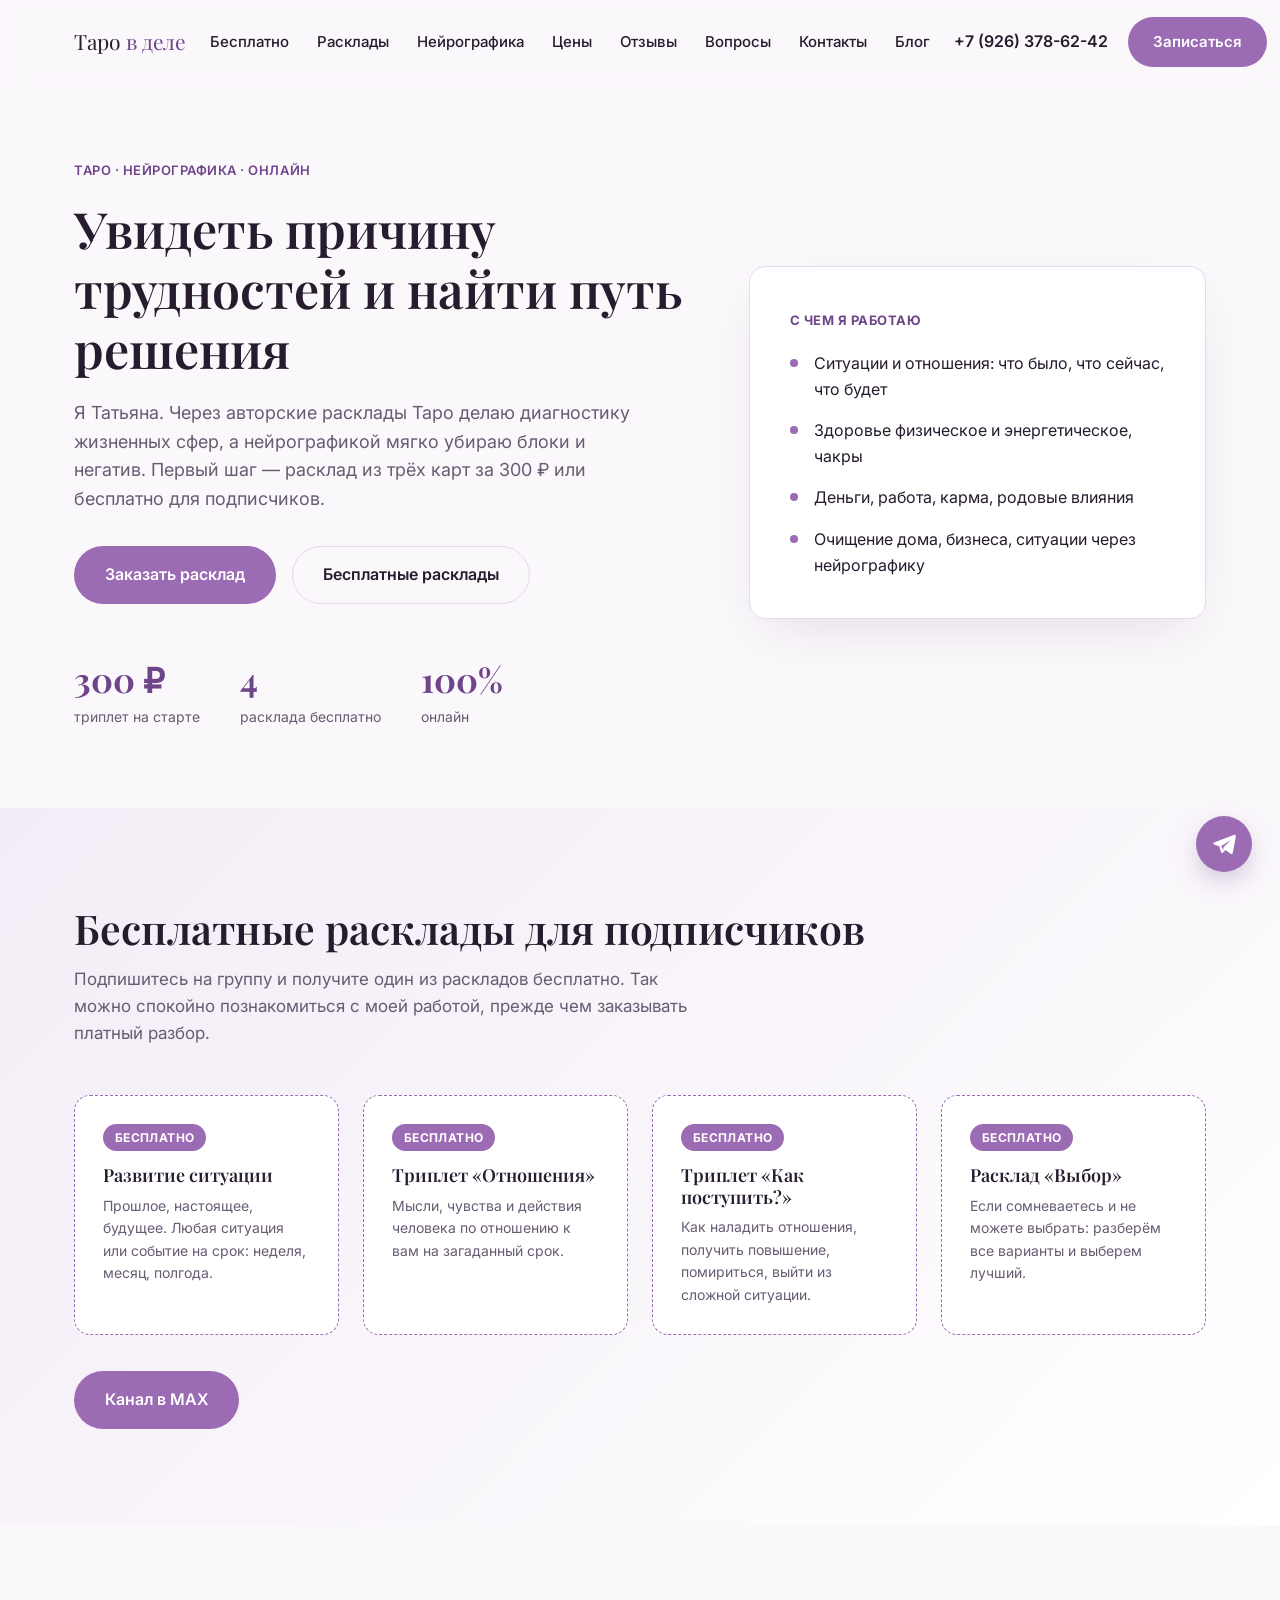
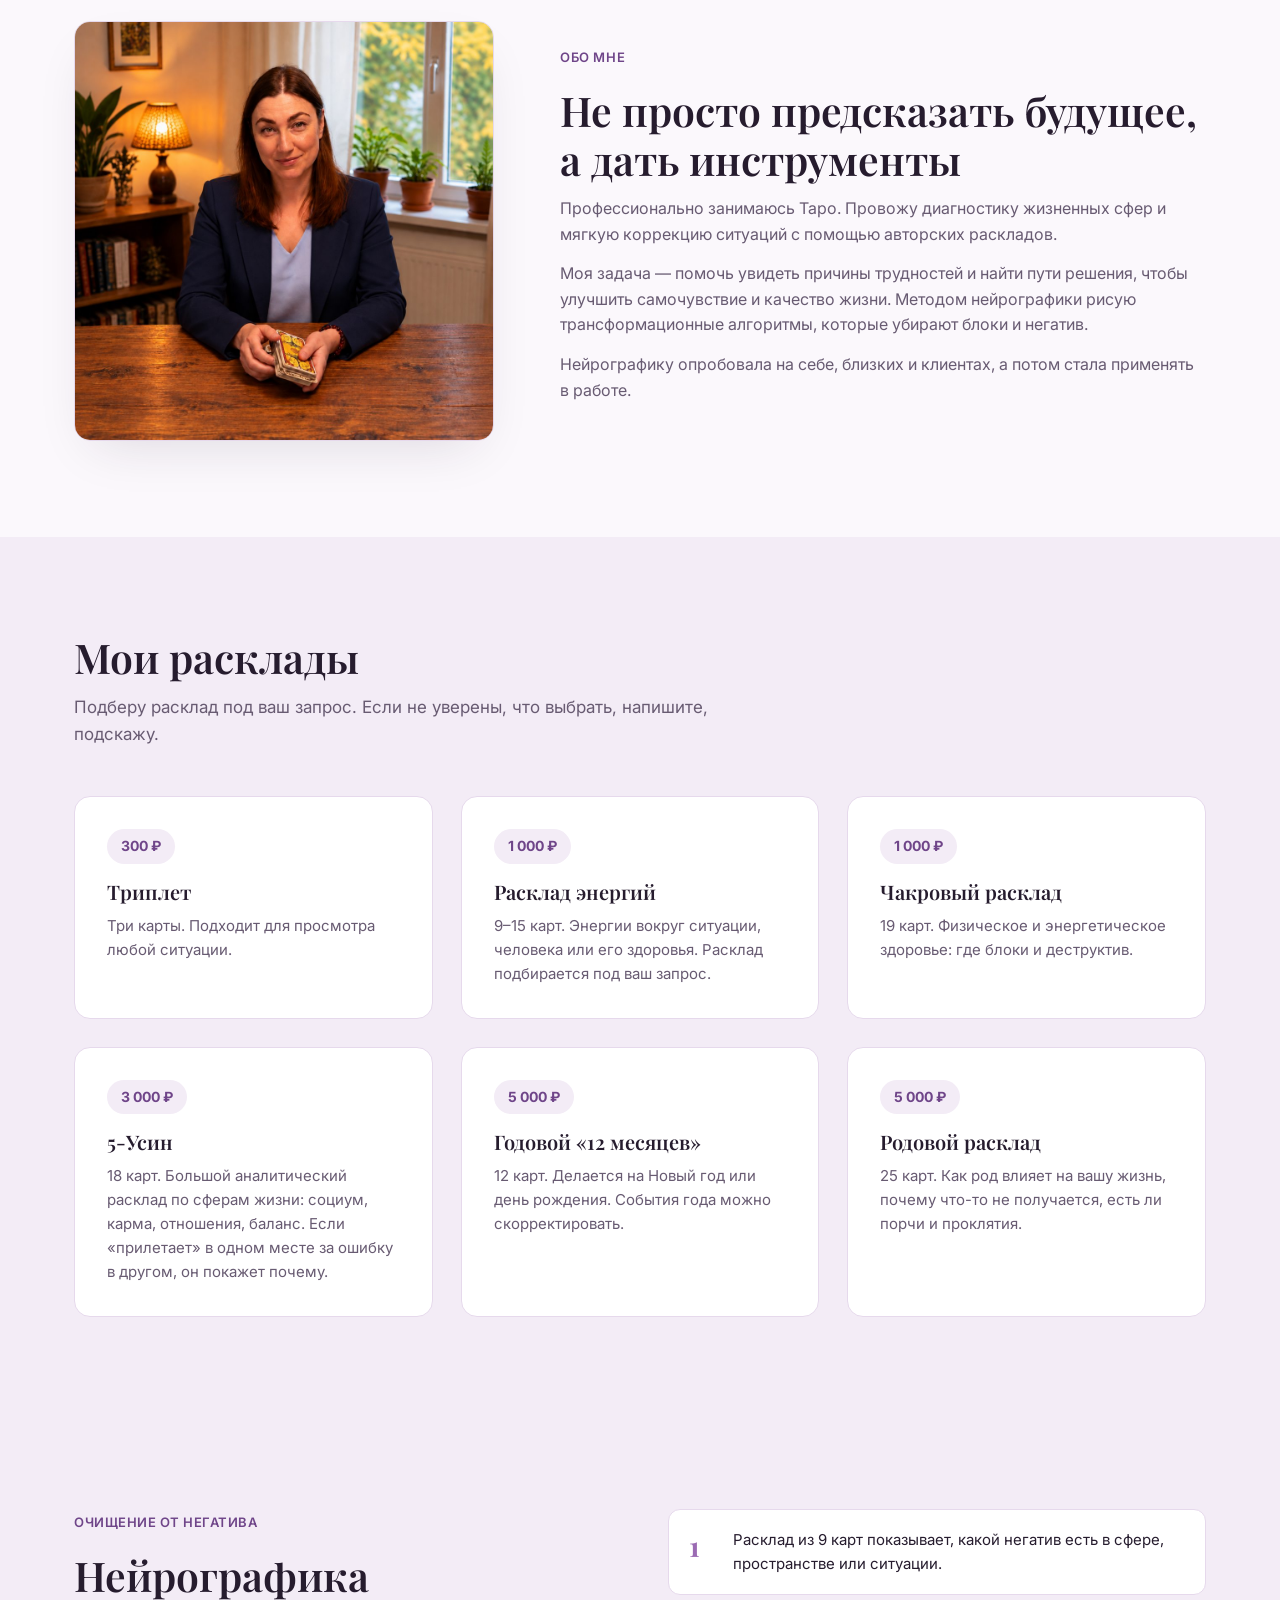
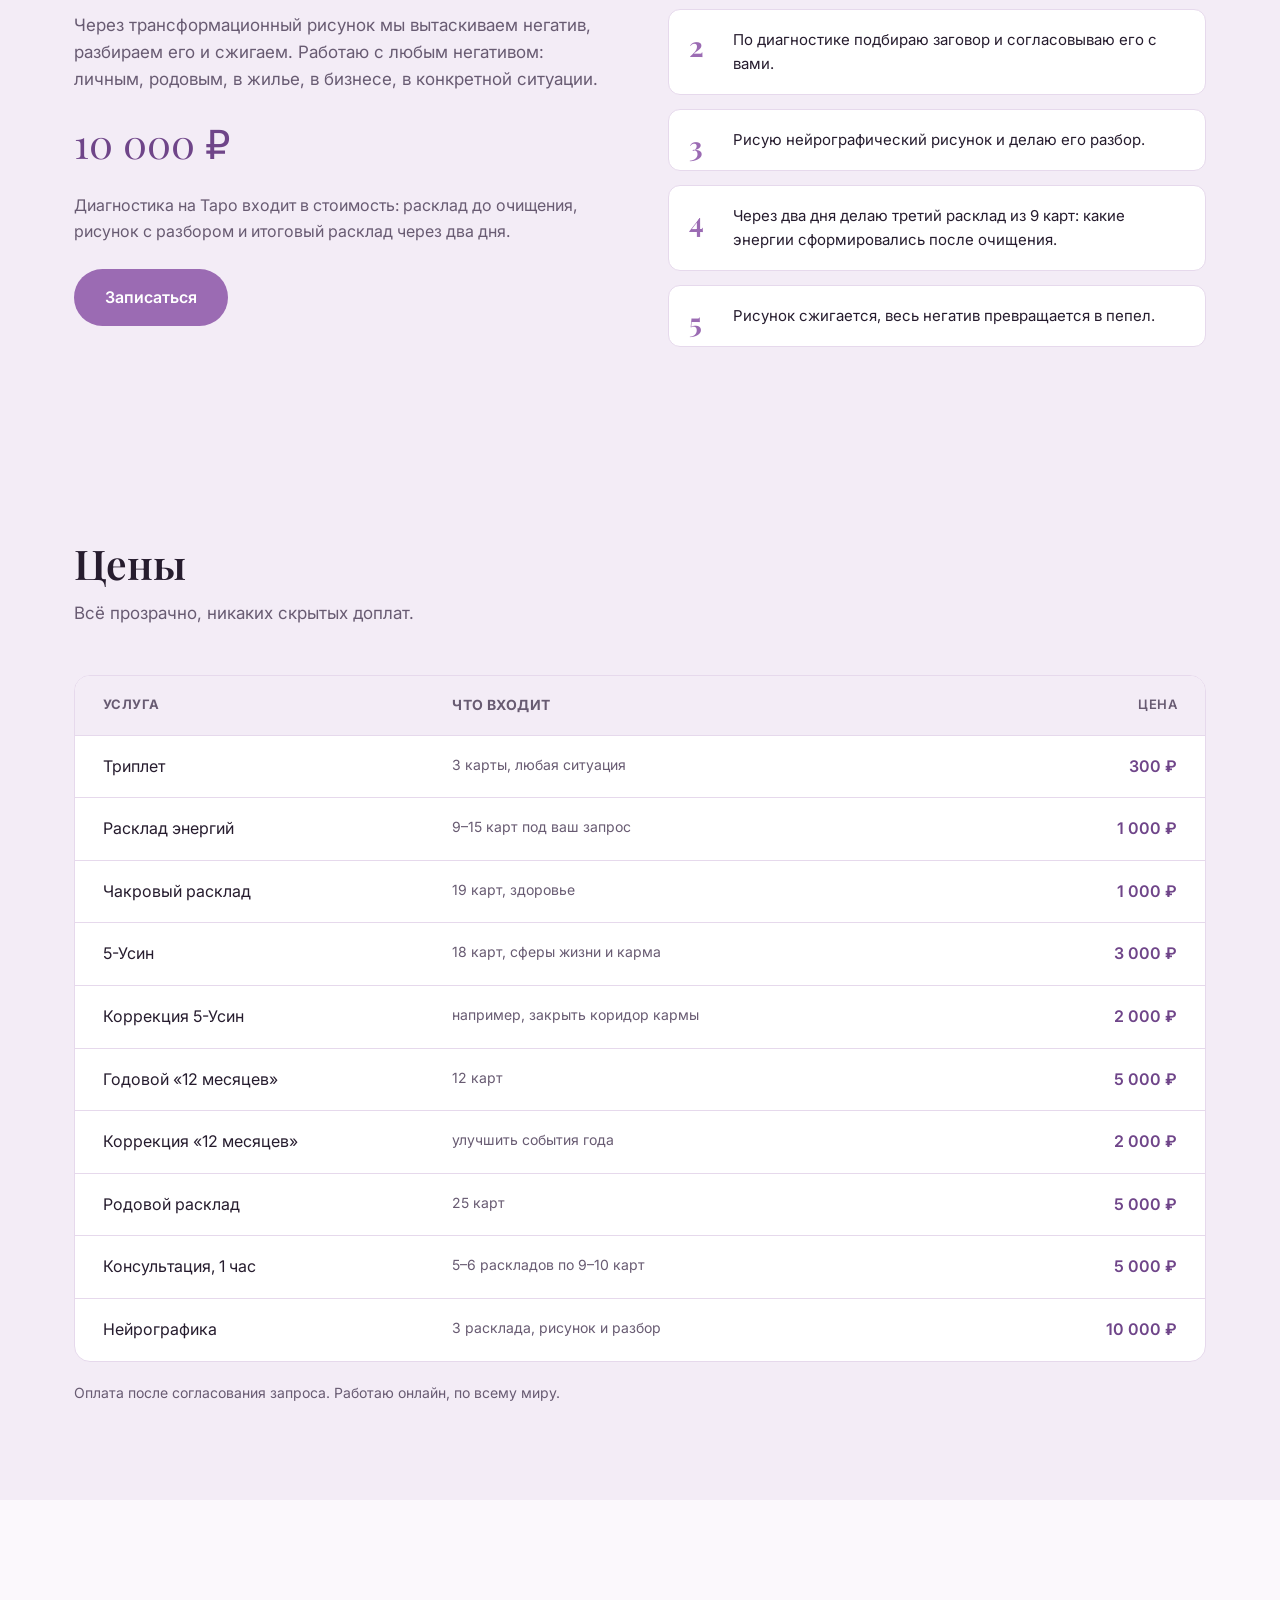
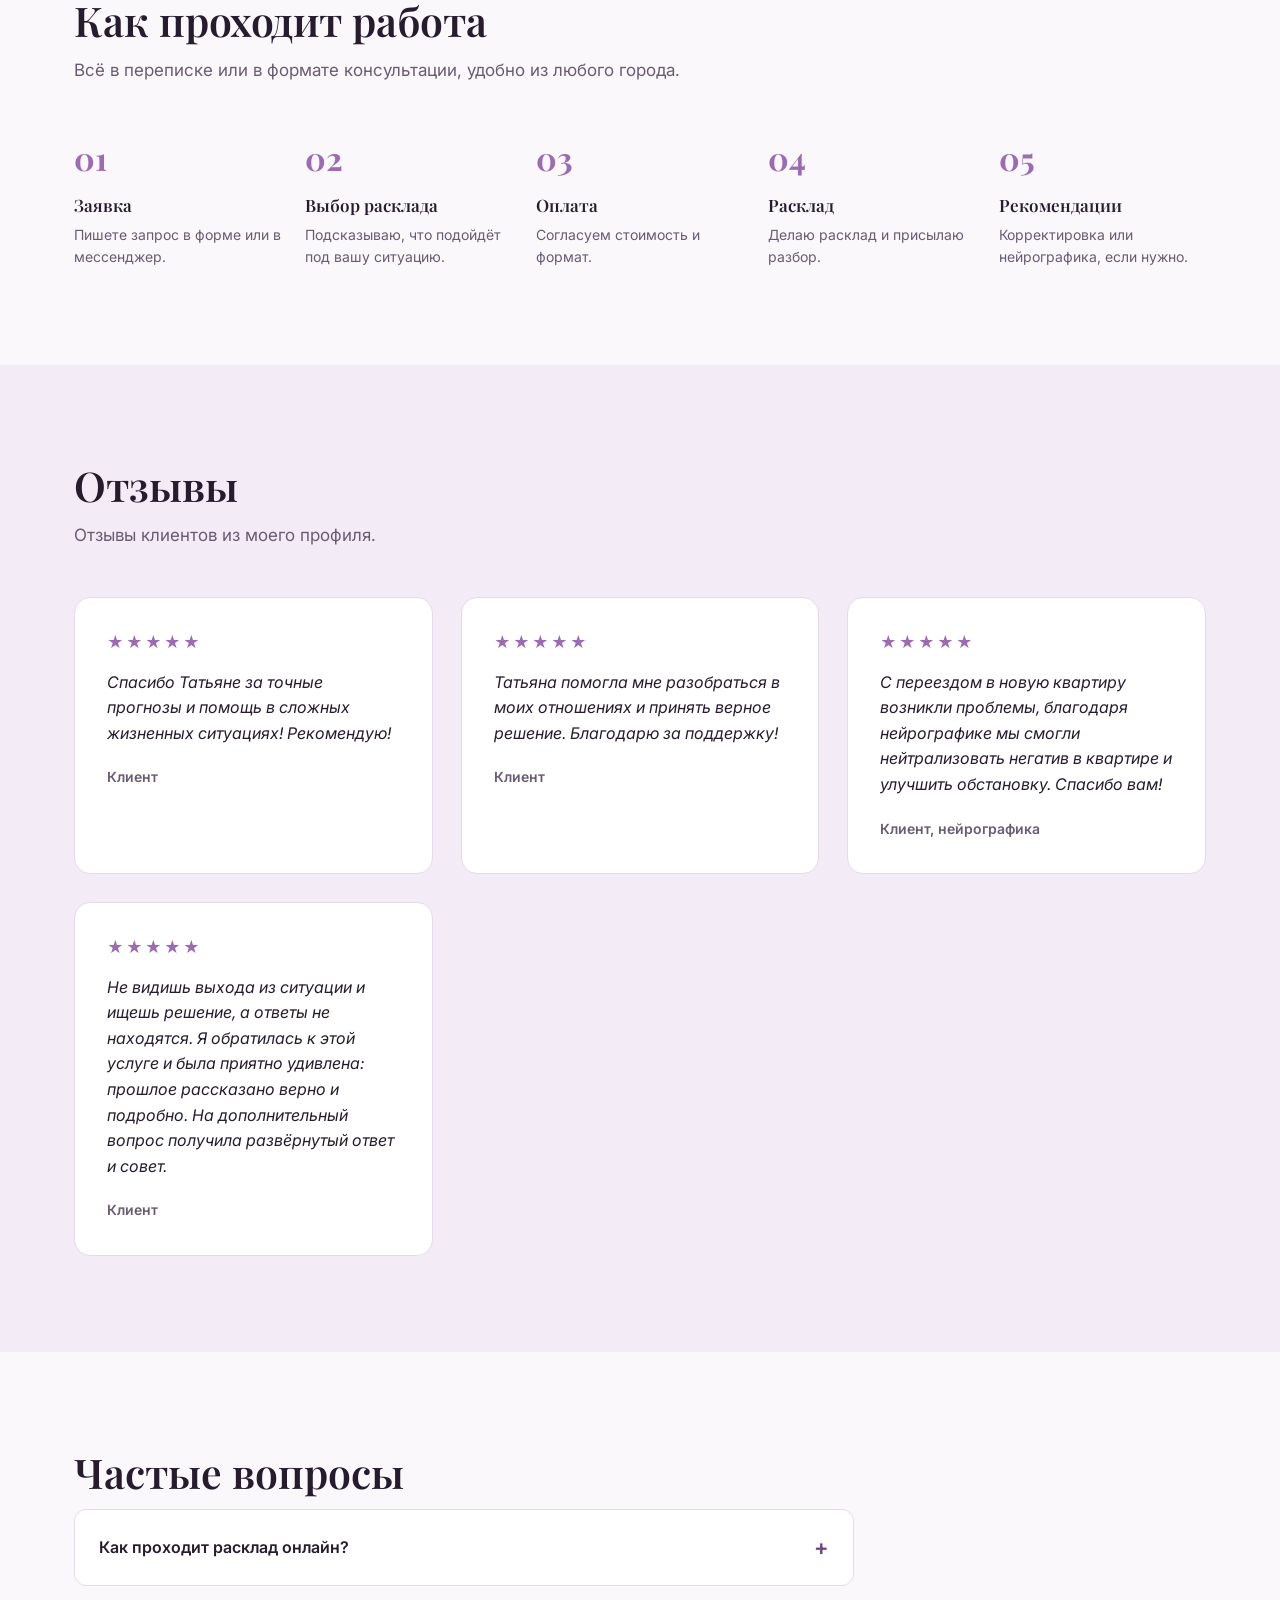
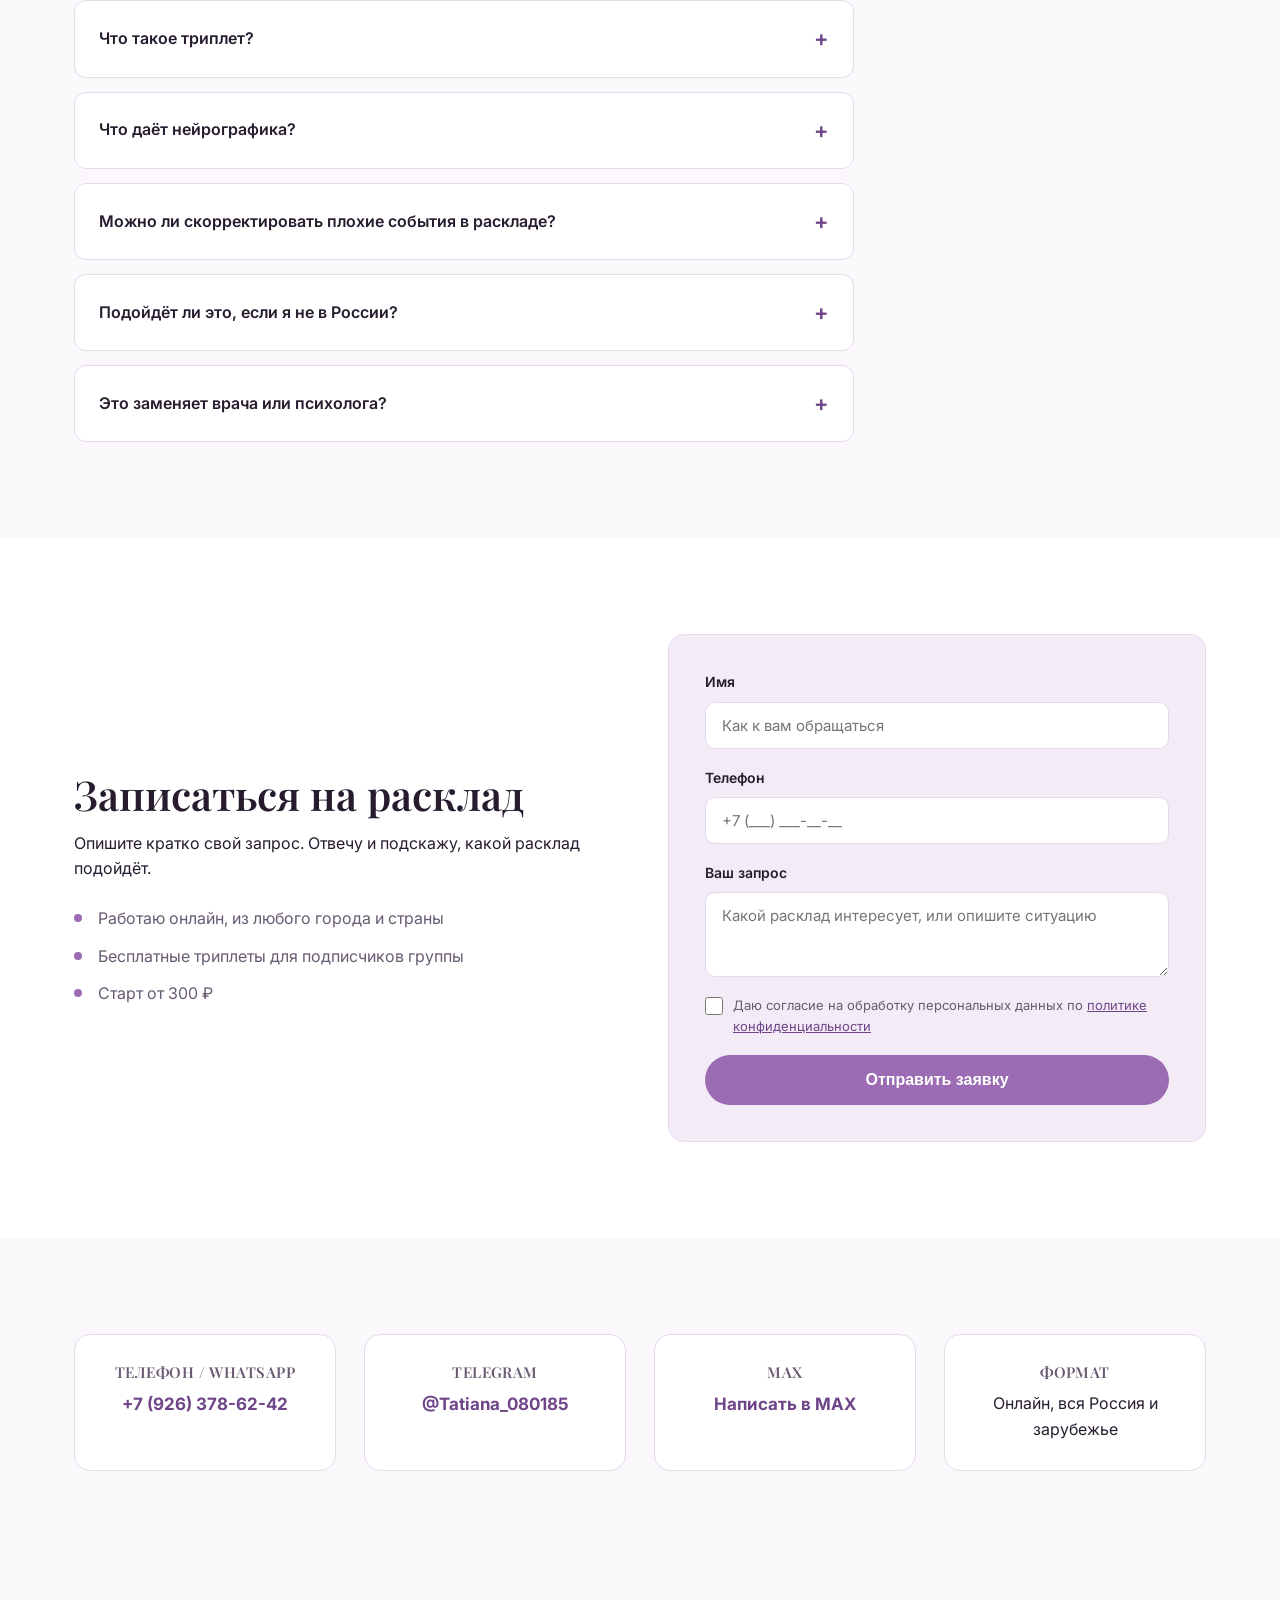
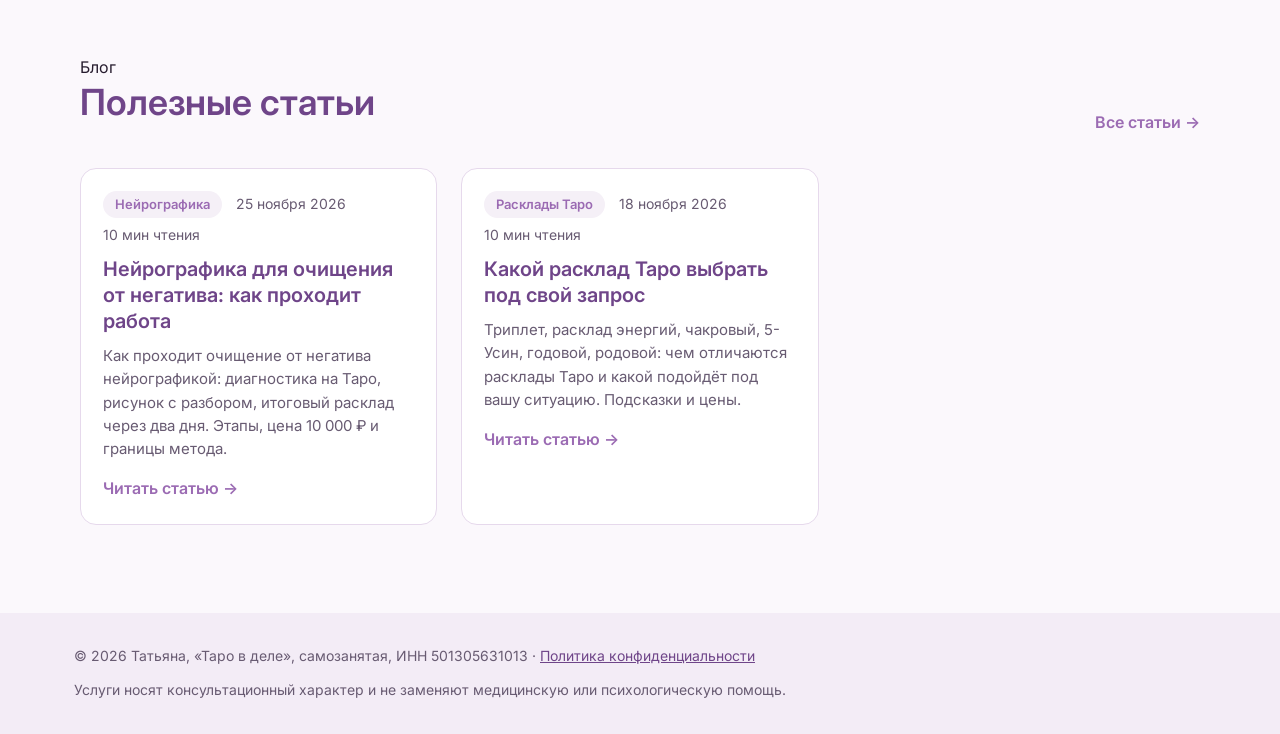
==== commit 1b803832: "blog: автообновление" ====
--- a/index.html
+++ b/index.html
@@ -243,6 +243,14 @@
     <div class="b-grid"><article class="b-card">
   
   <div class="b-card__body">
+    <div class="b-meta"><span class="b-chip">Нейрографика</span><time datetime="2026-11-25">25 ноября 2026</time><span>10 мин чтения</span></div>
+    <h3><a href="blog/neyrografika-ochishchenie-ot-negativa/">Нейрографика для очищения от негатива: как проходит работа</a></h3>
+    <p>Как проходит очищение от негатива нейрографикой: диагностика на Таро, рисунок с разбором, итоговый расклад через два дня. Этапы, цена 10 000 ₽ и границы метода.</p>
+    <a class="b-more" href="blog/neyrografika-ochishchenie-ot-negativa/">Читать статью</a>
+  </div>
+</article><article class="b-card">
+  
+  <div class="b-card__body">
     <div class="b-meta"><span class="b-chip">Расклады Таро</span><time datetime="2026-11-18">18 ноября 2026</time><span>10 мин чтения</span></div>
     <h3><a href="blog/kakoy-rasklad-taro-vybrat/">Какой расклад Таро выбрать под свой запрос</a></h3>
     <p>Триплет, расклад энергий, чакровый, 5-Усин, годовой, родовой: чем отличаются расклады Таро и какой подойдёт под вашу ситуацию. Подсказки и цены.</p>
